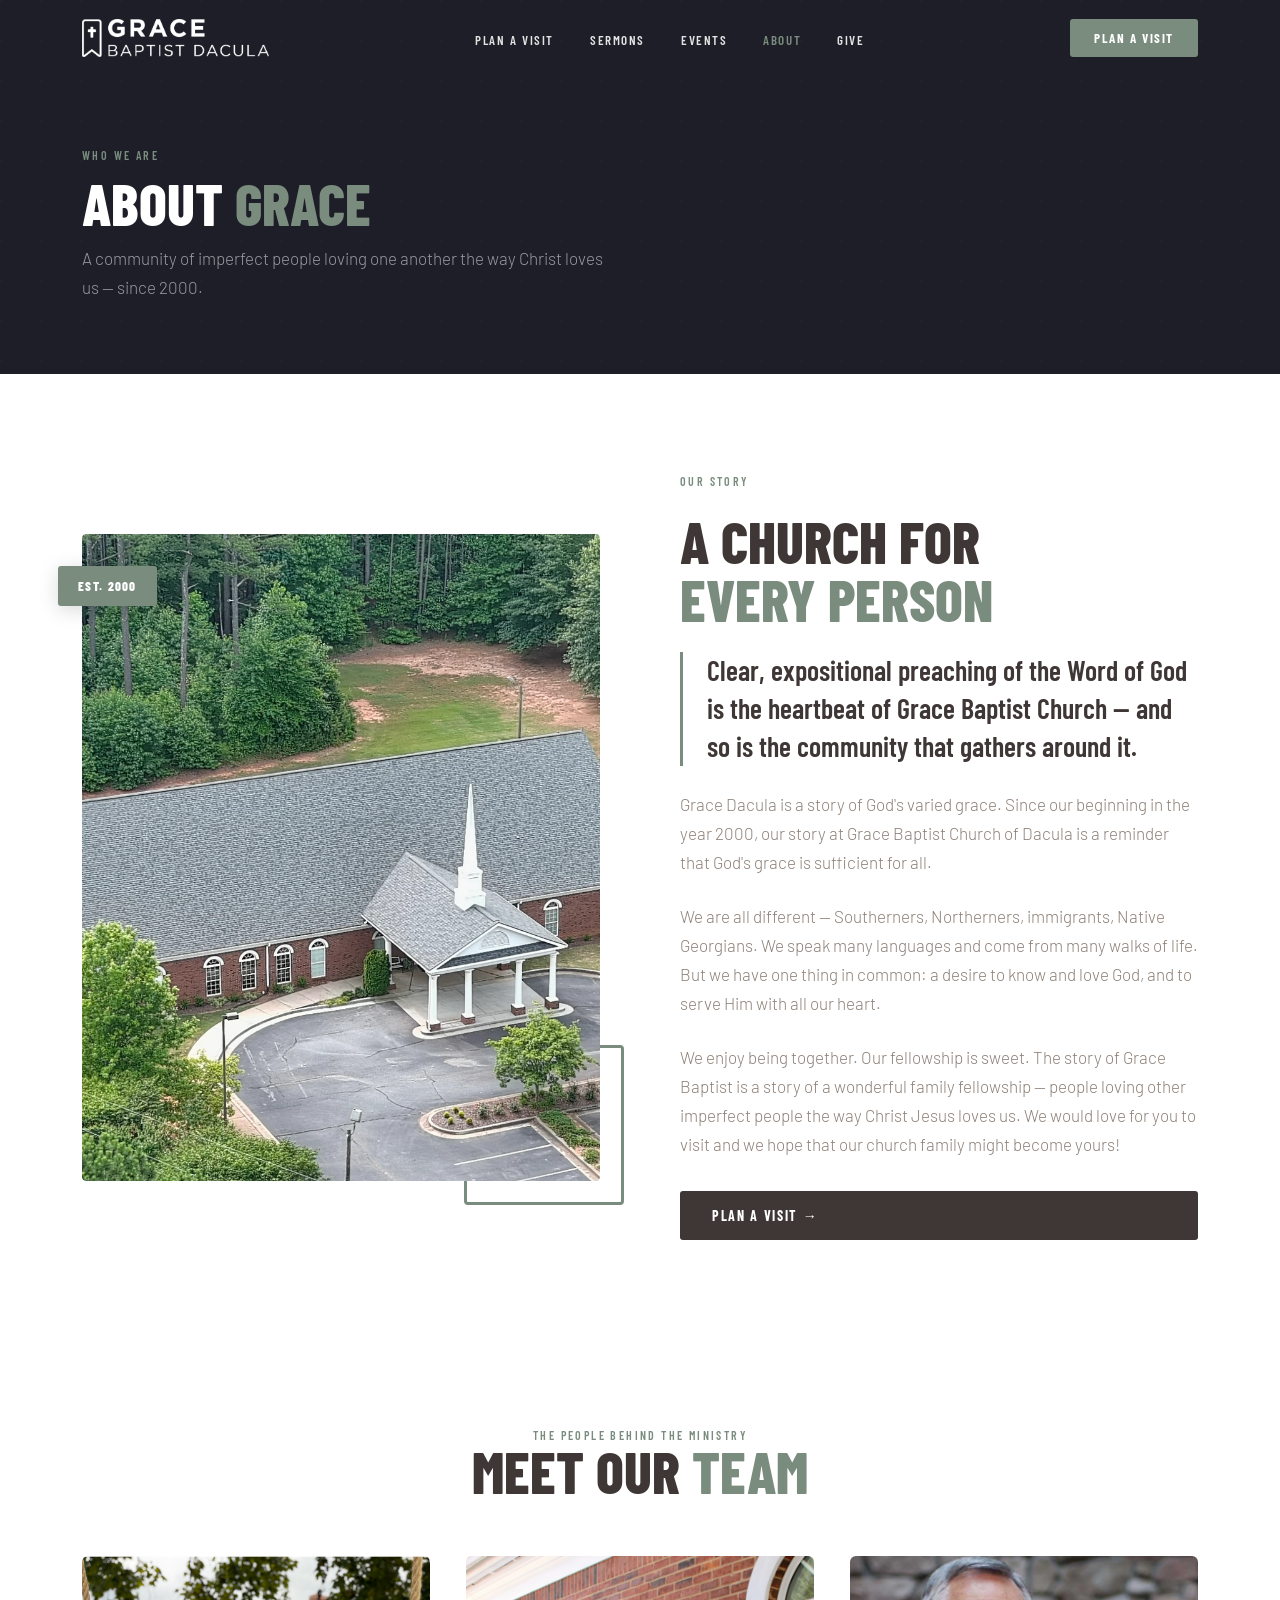
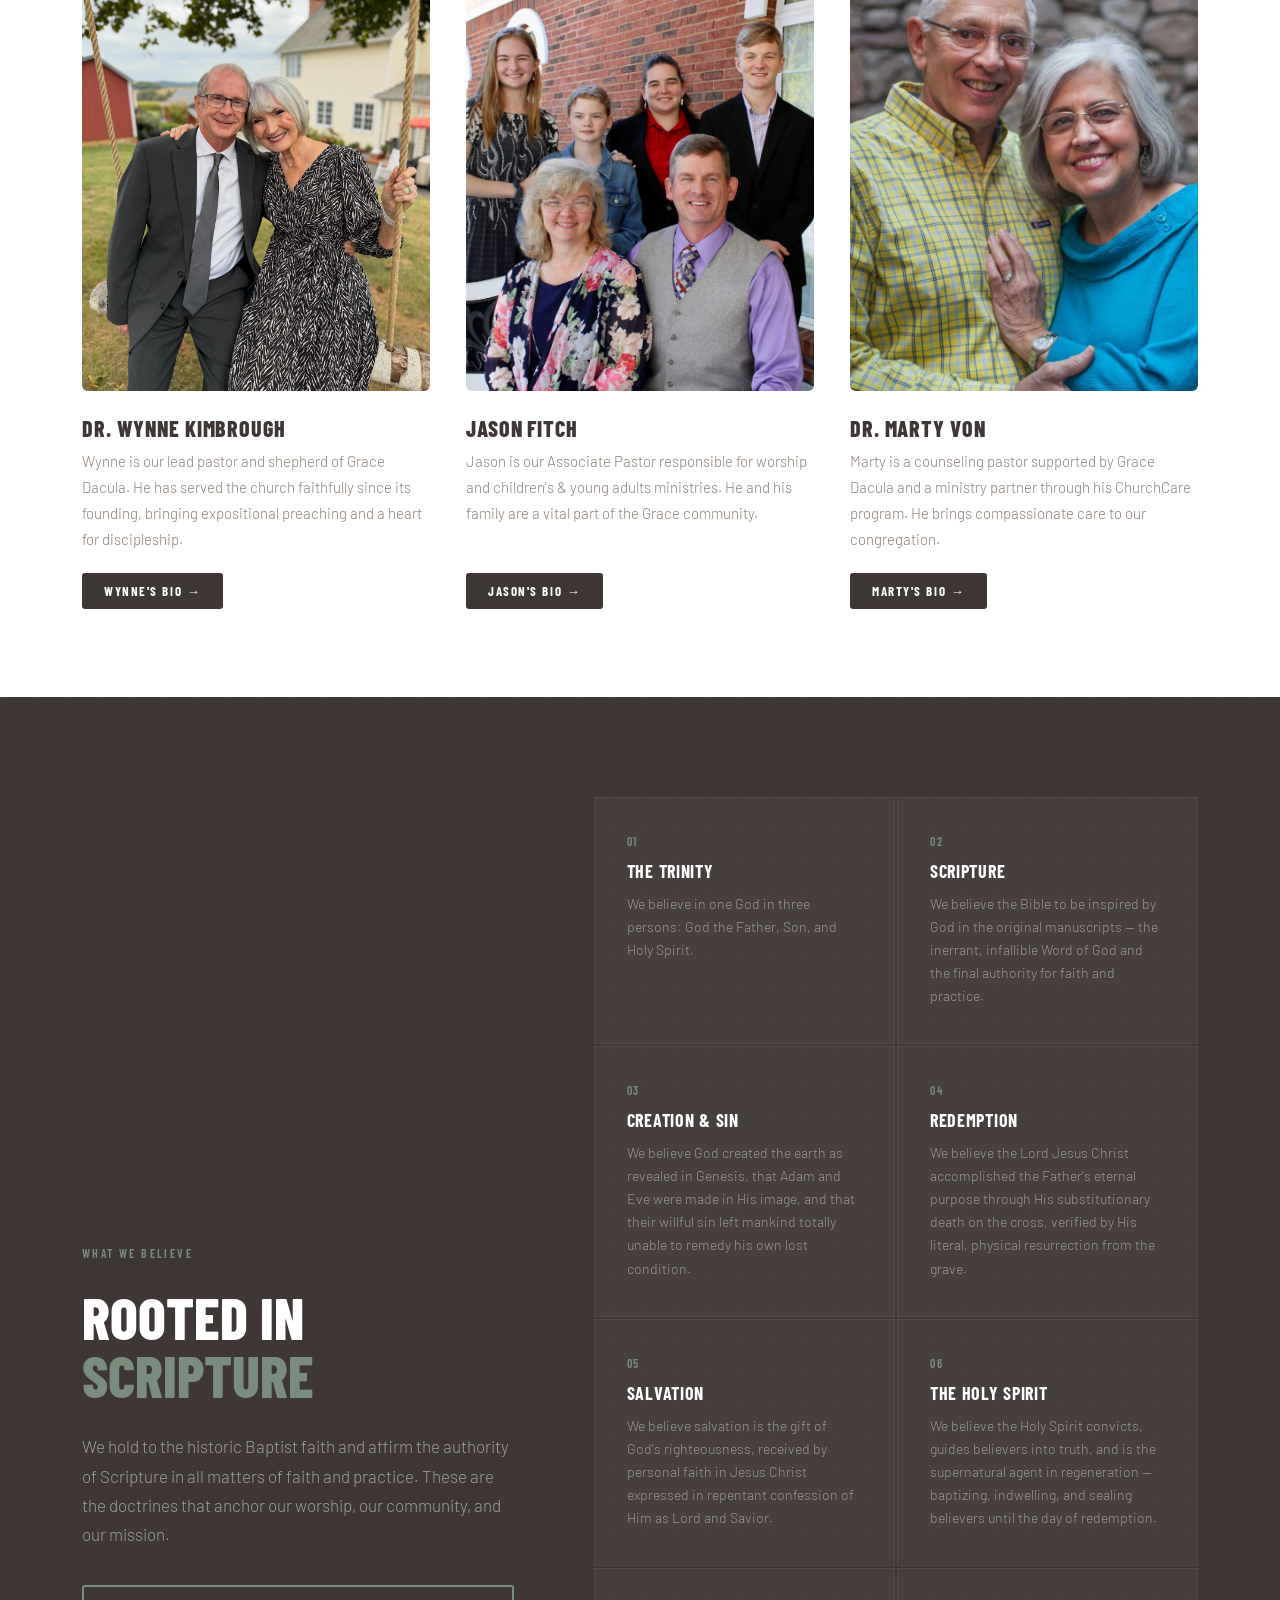
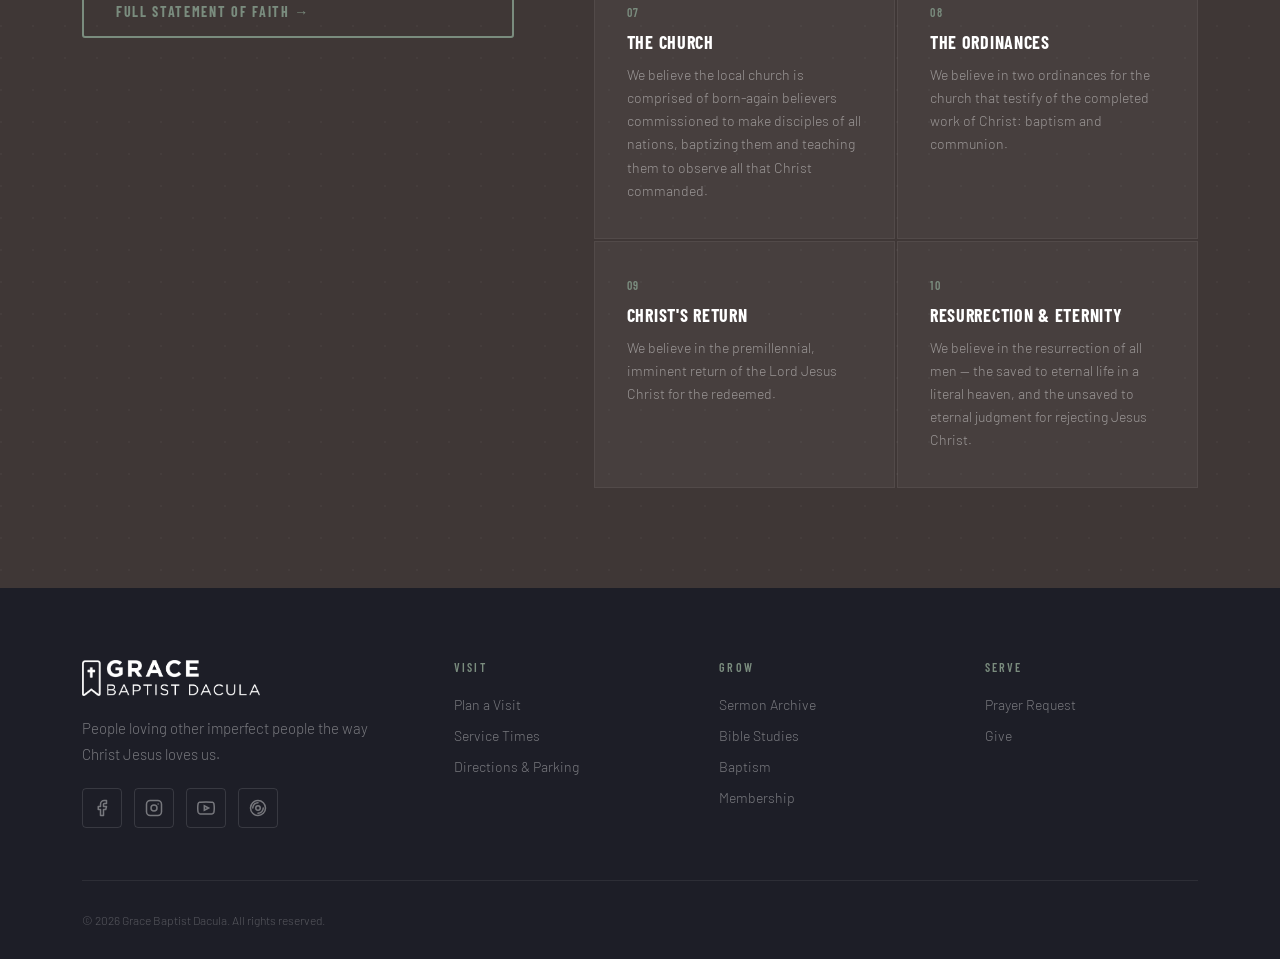
==== grace-baptist-dacula/about.html @ edabc04a "Add files via upload Add all site files" ====
<!DOCTYPE html>
<html lang="en">
<head>
<meta charset="UTF-8" />
<meta name="viewport" content="width=device-width, initial-scale=1.0" />
<title>About | Grace Baptist Dacula</title>
<link rel="icon" type="image/webp" href="assets/images/icon.webp" />
<link rel="preconnect" href="https://fonts.googleapis.com" />
<link rel="preconnect" href="https://fonts.gstatic.com" crossorigin />
<link href="https://fonts.googleapis.com/css2?family=Barlow:ital,wght@0,300;0,400;0,500;0,600;0,700;0,800;1,300;1,400&family=Barlow+Condensed:wght@400;600;700;800&display=swap" rel="stylesheet" />
<link rel="stylesheet" href="assets/css/style.css" />
</head>
<body>

<!-- ─── NAV ─── -->
<nav class="nav" id="main-nav">
  <div class="container">
    <a href="index.html" class="nav-logo">
      <span class="nav-logo-svg-group">
        <svg viewBox="0 0 38 48" fill="none" xmlns="http://www.w3.org/2000/svg">
          <path d="M4 4 H34 V44 L19 35 L4 44 Z" stroke="#7A8C7E" stroke-width="2.5" fill="none" stroke-linejoin="round"/>
          <line x1="19" y1="12" x2="19" y2="28" stroke="#7A8C7E" stroke-width="2.5" stroke-linecap="round"/>
          <line x1="12" y1="19" x2="26" y2="19" stroke="#7A8C7E" stroke-width="2.5" stroke-linecap="round"/>
        </svg>
        <span class="nav-logo-text">Grace Baptist Dacula</span>
      </span>
      <img src="assets/images/logo-white.webp" alt="Grace Baptist Dacula" class="nav-logo-white" />
      <img src="assets/images/logo.webp" alt="Grace Baptist Dacula" class="nav-logo-real" />
    </a>
    <ul class="nav-links">
      <li><a href="visit.html">Plan a Visit</a></li>
      <li><a href="sermons.html">Sermons</a></li>
      <li><a href="events.html">Events</a></li>
      <li><a href="about.html">About</a></li>
      <li><a href="give.html">Give</a></li>
    </ul>
    <a href="visit.html" class="nav-cta">Plan a Visit</a>
    <div class="nav-hamburger" id="hamburger" onclick="toggleMenu()">
      <span></span><span></span><span></span>
    </div>
  </div>
</nav>

<!-- Mobile menu -->
<div class="mobile-menu" id="mobile-menu">
  <a href="visit.html" onclick="closeMenu()">Plan a Visit</a>
  <a href="sermons.html" onclick="closeMenu()">Sermons</a>
  <a href="events.html" onclick="closeMenu()">Events</a>
  <a href="about.html" onclick="closeMenu()">About</a>
  <a href="give.html" onclick="closeMenu()">Give</a>
</div>

<!-- ─── PAGE HEADER ─── -->
<section class="page-header">
  <div class="page-header-pattern"></div>
  <div class="container">
    <div class="page-header-content">
      <p class="label">Who We Are</p>
      <h1 class="section-title">About <span>Grace</span></h1>
      <p class="body-text">A community of imperfect people loving one another the way Christ loves us — since 2000.</p>
    </div>
  </div>
</section>

<!-- ─── WELCOME / STORY ─── -->
<section class="welcome">
  <div class="container">
    <div class="welcome-visual reveal">
      <div class="welcome-img-frame">
        <img src="assets/images/church-birds-eye.webp" alt="Grace Baptist Church Dacula"
          style="width:100%;aspect-ratio:4/5;object-fit:cover;object-position:center;display:block;border-radius:4px;" />
      </div>
      <div class="welcome-accent"></div>
      <div class="welcome-badge">Est. 2000</div>
    </div>
    <div class="welcome-text reveal reveal-d2">
      <p class="label">Our Story</p>
      <h2 class="section-title">A Church for<br/><span>Every Person</span></h2>
      <blockquote class="welcome-quote">
        Clear, expositional preaching of the Word of God is the heartbeat of Grace Baptist Church — and so is the community that gathers around it.
      </blockquote>
      <p class="body-text">
        Grace Dacula is a story of God's varied grace. Since our beginning in the year 2000, our story at Grace Baptist Church of Dacula is a reminder that God's grace is sufficient for all.
      </p>
      <p class="body-text">
        We are all different — Southerners, Northerners, immigrants, Native Georgians. We speak many languages and come from many walks of life. But we have one thing in common: a desire to know and love God, and to serve Him with all our heart.
      </p>
      <p class="body-text">
        We enjoy being together. Our fellowship is sweet. The story of Grace Baptist is a story of a wonderful family fellowship — people loving other imperfect people the way Christ Jesus loves us. We would love for you to visit and we hope that our church family might become yours!
      </p>
      <a href="visit.html" class="btn btn-dark" style="margin-top:8px">Plan a Visit →</a>
    </div>
  </div>
</section>

<!-- ─── MEET OUR TEAM ─── -->
<section style="background:var(--white);padding:88px 0;">
  <div class="container">
    <div style="text-align:center;margin-bottom:56px;" class="reveal">
      <p class="label">The People Behind the Ministry</p>
      <h2 class="section-title">Meet Our <span>Team</span></h2>
    </div>
    <div style="display:grid;grid-template-columns:repeat(3,1fr);gap:36px;" class="reveal reveal-d1">

      <!-- Wynne Kimbrough -->
      <div style="display:flex;flex-direction:column;">
        <div style="overflow:hidden;border-radius:6px;margin-bottom:24px;">
          <img src="assets/images/wynne-vickie.webp" alt="Dr. Wynne Kimbrough"
            style="width:100%;aspect-ratio:4/5;object-fit:cover;object-position:top;display:block;transition:transform 0.4s ease;"
            onmouseover="this.style.transform='scale(1.03)'"
            onmouseout="this.style.transform='scale(1)'" />
        </div>
        <h3 style="font-family:var(--font-head);font-size:22px;font-weight:800;text-transform:uppercase;letter-spacing:0.04em;color:var(--near-black);margin-bottom:8px;">Dr. Wynne Kimbrough</h3>
        <p class="body-text" style="font-size:15px;margin-bottom:20px;flex:1;">Wynne is our lead pastor and shepherd of Grace Dacula. He has served the church faithfully since its founding, bringing expositional preaching and a heart for discipleship.</p>
        <a href="wynne-kimbrough.html" class="btn btn-dark" style="align-self:flex-start;font-size:13px;padding:10px 22px;">Wynne's Bio →</a>
      </div>

      <!-- Jason Fitch -->
      <div style="display:flex;flex-direction:column;">
        <div style="overflow:hidden;border-radius:6px;margin-bottom:24px;">
          <img src="assets/images/Fitch-Family.webp" alt="Jason Fitch"
            style="width:100%;aspect-ratio:4/5;object-fit:cover;object-position:top;display:block;transition:transform 0.4s ease;"
            onmouseover="this.style.transform='scale(1.03)'"
            onmouseout="this.style.transform='scale(1)'" />
        </div>
        <h3 style="font-family:var(--font-head);font-size:22px;font-weight:800;text-transform:uppercase;letter-spacing:0.04em;color:var(--near-black);margin-bottom:8px;">Jason Fitch</h3>
        <p class="body-text" style="font-size:15px;margin-bottom:20px;flex:1;">Jason is our Associate Pastor responsible for worship and children's &amp; young adults ministries. He and his family are a vital part of the Grace community.</p>
        <a href="jason-fitch.html" class="btn btn-dark" style="align-self:flex-start;font-size:13px;padding:10px 22px;">Jason's Bio →</a>
      </div>

      <!-- Marty Von -->
      <div style="display:flex;flex-direction:column;">
        <div style="overflow:hidden;border-radius:6px;margin-bottom:24px;">
          <img src="assets/images/Marty-Von.webp" alt="Dr. Marty Von"
            style="width:100%;aspect-ratio:4/5;object-fit:cover;object-position:top;display:block;transition:transform 0.4s ease;"
            onmouseover="this.style.transform='scale(1.03)'"
            onmouseout="this.style.transform='scale(1)'" />
        </div>
        <h3 style="font-family:var(--font-head);font-size:22px;font-weight:800;text-transform:uppercase;letter-spacing:0.04em;color:var(--near-black);margin-bottom:8px;">Dr. Marty Von</h3>
        <p class="body-text" style="font-size:15px;margin-bottom:20px;flex:1;">Marty is a counseling pastor supported by Grace Dacula and a ministry partner through his ChurchCare program. He brings compassionate care to our congregation.</p>
        <a href="marty-von.html" class="btn btn-dark" style="align-self:flex-start;font-size:13px;padding:10px 22px;">Marty's Bio →</a>
      </div>

    </div>
  </div>
</section>

<!-- ─── BELIEFS ─── -->
<section class="beliefs">
  <div class="beliefs-pattern"></div>
  <div class="container">
    <div class="beliefs-left reveal">
      <p class="label">What We Believe</p>
      <h2 class="section-title" style="color:white">Rooted in <span>Scripture</span></h2>
      <p class="body-text">We hold to the historic Baptist faith and affirm the authority of Scripture in all matters of faith and practice. These are the doctrines that anchor our worship, our community, and our mission.</p>
      <a href="#" class="btn btn-outline" style="margin-top:8px; border-color: var(--sage); color: var(--sage)">Full Statement of Faith →</a>
    </div>
    <div class="beliefs-right reveal reveal-d2">
      <div class="belief-item">
        <div class="belief-num">01</div>
        <div class="belief-name">The Trinity</div>
        <p class="belief-desc">We believe in one God in three persons: God the Father, Son, and Holy Spirit.</p>
      </div>
      <div class="belief-item">
        <div class="belief-num">02</div>
        <div class="belief-name">Scripture</div>
        <p class="belief-desc">We believe the Bible to be inspired by God in the original manuscripts — the inerrant, infallible Word of God and the final authority for faith and practice.</p>
      </div>
      <div class="belief-item">
        <div class="belief-num">03</div>
        <div class="belief-name">Creation &amp; Sin</div>
        <p class="belief-desc">We believe God created the earth as revealed in Genesis, that Adam and Eve were made in His image, and that their willful sin left mankind totally unable to remedy his own lost condition.</p>
      </div>
      <div class="belief-item">
        <div class="belief-num">04</div>
        <div class="belief-name">Redemption</div>
        <p class="belief-desc">We believe the Lord Jesus Christ accomplished the Father's eternal purpose through His substitutionary death on the cross, verified by His literal, physical resurrection from the grave.</p>
      </div>
      <div class="belief-item">
        <div class="belief-num">05</div>
        <div class="belief-name">Salvation</div>
        <p class="belief-desc">We believe salvation is the gift of God's righteousness, received by personal faith in Jesus Christ expressed in repentant confession of Him as Lord and Savior.</p>
      </div>
      <div class="belief-item">
        <div class="belief-num">06</div>
        <div class="belief-name">The Holy Spirit</div>
        <p class="belief-desc">We believe the Holy Spirit convicts, guides believers into truth, and is the supernatural agent in regeneration — baptizing, indwelling, and sealing believers until the day of redemption.</p>
      </div>
      <div class="belief-item">
        <div class="belief-num">07</div>
        <div class="belief-name">The Church</div>
        <p class="belief-desc">We believe the local church is comprised of born-again believers commissioned to make disciples of all nations, baptizing them and teaching them to observe all that Christ commanded.</p>
      </div>
      <div class="belief-item">
        <div class="belief-num">08</div>
        <div class="belief-name">The Ordinances</div>
        <p class="belief-desc">We believe in two ordinances for the church that testify of the completed work of Christ: baptism and communion.</p>
      </div>
      <div class="belief-item">
        <div class="belief-num">09</div>
        <div class="belief-name">Christ's Return</div>
        <p class="belief-desc">We believe in the premillennial, imminent return of the Lord Jesus Christ for the redeemed.</p>
      </div>
      <div class="belief-item">
        <div class="belief-num">10</div>
        <div class="belief-name">Resurrection &amp; Eternity</div>
        <p class="belief-desc">We believe in the resurrection of all men — the saved to eternal life in a literal heaven, and the unsaved to eternal judgment for rejecting Jesus Christ.</p>
      </div>
    </div>
  </div>
</section>

<!-- ─── FOOTER ─── -->
<footer>
  <div class="container">
    <div class="footer-top">
      <div class="footer-brand">
        <div class="footer-logo">
          <img src="assets/images/logo-white.webp" alt="Grace Baptist Dacula" style="height:36px;width:auto;display:block;" />
        </div>
        <p class="body-text" style="color:rgba(255,255,255,0.4);font-size:15px">People loving other imperfect people the way Christ Jesus loves us.</p>
        <div class="footer-socials">
          <a href="https://www.facebook.com/gbcdacula" target="_blank" class="social-btn" title="Facebook">
            <svg width="18" height="18" fill="none" viewBox="0 0 24 24"><path d="M18 2h-3a5 5 0 00-5 5v3H7v4h3v8h4v-8h3l1-4h-4V7a1 1 0 011-1h3z" stroke="currentColor" stroke-width="2" stroke-linecap="round" stroke-linejoin="round"/></svg>
          </a>
          <a href="#" class="social-btn" title="Instagram">
            <svg width="18" height="18" fill="none" viewBox="0 0 24 24"><rect x="2" y="2" width="20" height="20" rx="5" stroke="currentColor" stroke-width="2"/><circle cx="12" cy="12" r="4" stroke="currentColor" stroke-width="2"/><circle cx="17.5" cy="6.5" r="1" fill="currentColor"/></svg>
          </a>
          <a href="https://www.youtube.com/@GraceBaptistDacula" target="_blank" class="social-btn" title="YouTube">
            <svg width="18" height="18" fill="none" viewBox="0 0 24 24"><path d="M22.54 6.42a2.78 2.78 0 00-1.95-1.97C18.88 4 12 4 12 4s-6.88 0-8.59.45A2.78 2.78 0 001.46 6.42 29 29 0 001 12a29 29 0 00.46 5.58A2.78 2.78 0 003.41 19.6C5.12 20 12 20 12 20s6.88 0 8.59-.4a2.78 2.78 0 001.95-1.97A29 29 0 0023 12a29 29 0 00-.46-5.58z" stroke="currentColor" stroke-width="2"/><polygon points="9.75 15.02 15.5 12 9.75 8.98 9.75 15.02" stroke="currentColor" stroke-width="2" fill="none"/></svg>
          </a>
          <a href="#" class="social-btn" title="Podcast">
            <svg width="18" height="18" fill="none" viewBox="0 0 24 24"><circle cx="12" cy="12" r="10" stroke="currentColor" stroke-width="2"/><circle cx="12" cy="12" r="3" stroke="currentColor" stroke-width="2"/><path d="M5 12a7 7 0 017-7M19 12a7 7 0 01-7 7" stroke="currentColor" stroke-width="2" stroke-linecap="round"/></svg>
          </a>
        </div>
      </div>
      <div class="footer-col">
        <p class="footer-col-title">Visit</p>
        <ul>
          <li><a href="visit.html">Plan a Visit</a></li>
          <li><a href="visit.html">Service Times</a></li>
          <li><a href="visit.html">Directions &amp; Parking</a></li>
          
        </ul>
      </div>
      <div class="footer-col">
        <p class="footer-col-title">Grow</p>
        <ul>
          <li><a href="sermons.html">Sermon Archive</a></li>
          <li><a href="visit.html">Bible Studies</a></li>
          <li><a href="about.html">Baptism</a></li>
          <li><a href="about.html">Membership</a></li>
        </ul>
      </div>
      <div class="footer-col">
        <p class="footer-col-title">Serve</p>
        <ul>
          
          
          <li><a href="visit.html">Prayer Request</a></li>
          <li><a href="give.html">Give</a></li>
        </ul>
      </div>
    </div>
    <div class="footer-bottom">
      <p>© 2026 Grace Baptist Dacula. All rights reserved.</p>
    </div>
  </div>
</footer>

<script src="assets/js/main.js"></script>
</body>
</html>
---- grace-baptist-dacula/assets/css/style.css ----
/* ─── BRAND TOKENS ─── */
:root {
  --near-black:   #3F3736;
  --ink:          #1D1E27;
  --sage:         #7A8C7E;
  --sand:         #BEB2A4;
  --stone:        #8D8178;
  --cream:        #F5F2EE;
  --white:        #FFFFFF;

  --font-head: 'Barlow Condensed', sans-serif;
  --font-body: 'Barlow', sans-serif;

  --transition: 0.3s cubic-bezier(0.4,0,0.2,1);
  --max-w: 1180px;
  --nav-h: 76px;
}

/* ─── RESET ─── */
*, *::before, *::after { box-sizing: border-box; margin: 0; padding: 0; }
html { scroll-behavior: smooth; }
body {
  font-family: var(--font-body);
  color: var(--near-black);
  background: var(--white);
  overflow-x: hidden;
}
img { max-width: 100%; display: block; }
a  { text-decoration: none; color: inherit; }

/* ─── UTILITY ─── */
.container { max-width: var(--max-w); margin: 0 auto; padding: 0 32px; }
.label {
  font-family: var(--font-head);
  font-size: 12px;
  font-weight: 600;
  letter-spacing: 0.2em;
  text-transform: uppercase;
  color: var(--sage);
}
.section-title {
  font-family: var(--font-head);
  font-weight: 800;
  font-size: clamp(36px, 5vw, 58px);
  line-height: 1.0;
  color: var(--near-black);
  text-transform: uppercase;
}
.section-title span { color: var(--sage); }
.body-text {
  font-family: var(--font-body);
  font-size: 17px;
  line-height: 1.72;
  color: var(--stone);
  font-weight: 300;
}

/* ─── PLACEHOLDER STYLE ─── */
.ph {
  background: repeating-linear-gradient(
    -45deg,
    rgba(122,140,126,0.07),
    rgba(122,140,126,0.07) 6px,
    transparent 6px,
    transparent 14px
  );
  border: 1.5px dashed var(--sage);
  border-radius: 4px;
  padding: 10px 14px;
  font-size: 12px;
  font-family: 'Courier New', monospace;
  color: var(--sage);
  display: inline-block;
  margin: 4px 0;
}
.ph-block {
  background: repeating-linear-gradient(
    -45deg,
    rgba(122,140,126,0.07),
    rgba(122,140,126,0.07) 6px,
    transparent 6px,
    transparent 14px
  );
  border: 1.5px dashed var(--sage);
  border-radius: 8px;
  padding: 24px;
  font-size: 13px;
  font-family: 'Courier New', monospace;
  color: var(--sage);
  width: 100%;
  min-height: 120px;
  display: flex;
  align-items: center;
  justify-content: center;
  text-align: center;
}
.ph-img {
  aspect-ratio: 16/9;
  background: var(--cream);
  border: 1.5px dashed var(--sand);
  border-radius: 8px;
  display: flex;
  flex-direction: column;
  align-items: center;
  justify-content: center;
  gap: 8px;
  color: var(--stone);
  font-size: 13px;
  font-family: 'Courier New', monospace;
}
.ph-img svg { opacity: 0.35; }

/* ─── BUTTONS ─── */
.btn {
  display: inline-flex;
  align-items: center;
  gap: 10px;
  font-family: var(--font-head);
  font-weight: 700;
  font-size: 14px;
  letter-spacing: 0.12em;
  text-transform: uppercase;
  padding: 16px 32px;
  border-radius: 3px;
  cursor: pointer;
  border: none;
  transition: var(--transition);
}
.btn-primary {
  background: var(--sage);
  color: var(--white);
}
.btn-primary:hover { background: #677a6b; transform: translateY(-1px); }
.btn-outline {
  background: transparent;
  border: 2px solid var(--white);
  color: var(--white);
}
.btn-outline:hover { background: var(--white); color: var(--near-black); }
.btn-dark {
  background: var(--near-black);
  color: var(--white);
}
.btn-dark:hover { background: var(--ink); transform: translateY(-1px); }

/* ──────────────────────────────────────────
   NAV
────────────────────────────────────────── */
.nav {
  position: fixed;
  top: 0; left: 0; right: 0;
  z-index: 1000;
  height: var(--nav-h);
  display: flex;
  align-items: center;
  transition: background var(--transition), box-shadow var(--transition);
}
.nav.scrolled {
  background: rgba(255,255,255,0.97);
  box-shadow: 0 1px 0 rgba(0,0,0,0.08);
  backdrop-filter: blur(12px);
}
.nav .container {
  width: 100%;
  display: flex;
  align-items: center;
  justify-content: space-between;
}
.nav-logo { display: flex; align-items: center; }
.nav-logo-svg-group { display: flex; align-items: center; gap: 12px; }
.nav-logo svg { width: 38px; height: 38px; }
.nav-logo-text {
  font-family: var(--font-head);
  font-weight: 800;
  font-size: 20px;
  letter-spacing: 0.04em;
  text-transform: uppercase;
  color: var(--white);
  transition: color var(--transition);
}

/* Dual logo: white version on dark nav, colour version on scrolled white nav */
.nav-logo-svg-group { display: none; }
.nav-logo-white {
  display: block;
  height: 38px;
  width: auto;
  transition: opacity var(--transition);
}
.nav-logo-real {
  display: none;
  height: 34px;
  width: auto;
  transition: opacity var(--transition);
}
.nav.scrolled .nav-logo-white { display: none; }
.nav.scrolled .nav-logo-real  { display: block; }

.nav-links {
  display: flex;
  align-items: center;
  gap: 36px;
  list-style: none;
}
.nav-links a {
  font-family: var(--font-head);
  font-weight: 600;
  font-size: 13px;
  letter-spacing: 0.12em;
  text-transform: uppercase;
  color: rgba(255,255,255,0.88);
  transition: color var(--transition);
  position: relative;
}
.nav-links a::after {
  content: '';
  position: absolute;
  bottom: -4px; left: 0;
  width: 0; height: 2px;
  background: var(--sage);
  transition: width var(--transition);
}
.nav-links a:hover::after { width: 100%; }
.nav-links a:hover { color: var(--white); }
.nav.scrolled .nav-links a { color: var(--stone); }
.nav.scrolled .nav-links a:hover { color: var(--near-black); }
.nav-links a.active { color: var(--sage); }
.nav.scrolled .nav-links a.active { color: var(--sage); }

.nav-cta {
  font-family: var(--font-head);
  font-weight: 700;
  font-size: 13px;
  letter-spacing: 0.12em;
  text-transform: uppercase;
  padding: 11px 24px;
  border-radius: 3px;
  background: var(--sage);
  color: var(--white);
  transition: background var(--transition);
  border: none;
  cursor: pointer;
  text-decoration: none;
  display: inline-block;
}
.nav-cta:hover { background: #677a6b; }

/* Hamburger */
.nav-hamburger {
  display: none;
  flex-direction: column;
  gap: 5px;
  cursor: pointer;
  padding: 4px;
}
.nav-hamburger span {
  width: 26px; height: 2px;
  background: var(--white);
  border-radius: 2px;
  transition: var(--transition);
  display: block;
}
.nav.scrolled .nav-hamburger span { background: var(--near-black); }

/* Mobile nav */
.mobile-menu {
  position: fixed;
  top: var(--nav-h); left: 0; right: 0; bottom: 0;
  background: var(--white);
  z-index: 999;
  display: none;
  flex-direction: column;
  padding: 40px 32px;
  gap: 8px;
}
.mobile-menu.open { display: flex; }
.mobile-menu a {
  font-family: var(--font-head);
  font-weight: 700;
  font-size: 32px;
  text-transform: uppercase;
  color: var(--near-black);
  letter-spacing: 0.04em;
  padding: 10px 0;
  border-bottom: 1px solid var(--cream);
}
.mobile-menu a:hover { color: var(--sage); }

/* ──────────────────────────────────────────
   PAGE HEADER (inner pages)
────────────────────────────────────────── */
.page-header {
  background: var(--ink);
  padding: calc(var(--nav-h) + 72px) 0 72px;
  position: relative;
  overflow: hidden;
}
.page-header-pattern {
  position: absolute;
  inset: 0;
  opacity: 0.04;
  background-image: radial-gradient(circle at 1px 1px, var(--sage) 1px, transparent 0);
  background-size: 40px 40px;
}
.page-header-content {
  position: relative;
  z-index: 1;
  display: flex;
  flex-direction: column;
  gap: 12px;
}
.page-header .section-title { color: var(--white); }
.page-header .body-text { color: rgba(255,255,255,0.55); max-width: 540px; }

/* ──────────────────────────────────────────
   HERO
────────────────────────────────────────── */
.hero {
  position: relative;
  height: 100vh;
  min-height: 640px;
  display: flex;
  align-items: center;
  overflow: hidden;
}
.hero-photo {
  position: absolute;
  inset: 0;
}
.hero-photo img {
  width: 100%;
  height: 100%;
  object-fit: cover;
  object-position: center 30%;
  display: block;
}
.hero-overlay {
  position: absolute;
  inset: 0;
  background: linear-gradient(
    to right,
    rgba(20, 22, 30, 0.82) 0%,
    rgba(20, 22, 30, 0.55) 55%,
    rgba(20, 22, 30, 0.20) 100%
  );
}
.hero-content {
  position: relative;
  z-index: 2;
  padding-top: var(--nav-h);
  max-width: 600px;
}
.hero-eyebrow {
  font-family: var(--font-head);
  font-size: 12px;
  font-weight: 600;
  letter-spacing: 0.25em;
  text-transform: uppercase;
  color: var(--sage);
  margin-bottom: 20px;
  display: flex;
  align-items: center;
  gap: 12px;
}
.hero-eyebrow::before {
  content: '';
  display: block;
  width: 32px;
  height: 1px;
  background: var(--sage);
}
.hero-headline {
  font-family: var(--font-head);
  font-weight: 800;
  font-size: clamp(52px, 7vw, 92px);
  line-height: 0.92;
  text-transform: uppercase;
  color: var(--white);
  margin-bottom: 28px;
}
.hero-headline em {
  color: var(--sage);
  font-style: normal;
}
.hero-sub {
  font-size: 18px;
  line-height: 1.65;
  color: rgba(255,255,255,0.65);
  font-weight: 300;
  margin-bottom: 44px;
  max-width: 440px;
}
.hero-actions { display: flex; gap: 16px; flex-wrap: wrap; }

/* Service times strip */
.service-strip {
  background: var(--sage);
  padding: 14px 0;
}
.service-strip .container {
  display: flex;
  align-items: center;
  justify-content: center;
  gap: 48px;
  flex-wrap: wrap;
}
.service-item {
  display: flex;
  align-items: center;
  gap: 12px;
  color: var(--white);
}
.service-item-icon {
  width: 36px; height: 36px;
  border-radius: 50%;
  background: rgba(255,255,255,0.15);
  display: flex; align-items: center; justify-content: center;
}
.service-item-text { font-family: var(--font-head); font-size: 13px; letter-spacing: 0.06em; }
.service-item-text strong { display: block; font-weight: 700; font-size: 15px; }
.service-divider { width: 1px; height: 32px; background: rgba(255,255,255,0.25); }

/* ──────────────────────────────────────────
   WELCOME / ABOUT
────────────────────────────────────────── */
.welcome {
  padding: 100px 0;
  background: var(--white);
}
.welcome .container {
  display: grid;
  grid-template-columns: 1fr 1fr;
  gap: 80px;
  align-items: center;
}
.welcome-visual { position: relative; }
.welcome-img-frame {
  border-radius: 4px;
  overflow: hidden;
  aspect-ratio: 4/5;
}
.welcome-img-frame img {
  width: 100%;
  height: 100%;
  object-fit: cover;
  display: block;
}
.welcome-accent {
  position: absolute;
  bottom: -24px;
  right: -24px;
  width: 160px;
  height: 160px;
  border: 3px solid var(--sage);
  border-radius: 4px;
  z-index: -1;
}
.welcome-badge {
  position: absolute;
  top: 32px; left: -24px;
  background: var(--sage);
  color: var(--white);
  font-family: var(--font-head);
  font-weight: 800;
  font-size: 13px;
  letter-spacing: 0.1em;
  text-transform: uppercase;
  padding: 12px 20px;
  border-radius: 3px;
  box-shadow: 0 4px 20px rgba(0,0,0,0.15);
}
.welcome-text { display: flex; flex-direction: column; gap: 24px; }
.welcome-quote {
  font-family: var(--font-head);
  font-size: clamp(20px, 3vw, 28px);
  font-weight: 600;
  line-height: 1.35;
  color: var(--near-black);
  border-left: 3px solid var(--sage);
  padding-left: 24px;
}

/* ──────────────────────────────────────────
   PLAN A VISIT / STEPS
────────────────────────────────────────── */
.visit {
  background: var(--cream);
  padding: 100px 0;
}
.visit-header {
  text-align: center;
  max-width: 640px;
  margin: 0 auto 64px;
  display: flex;
  flex-direction: column;
  gap: 16px;
}
.steps-grid {
  display: grid;
  grid-template-columns: repeat(3, 1fr);
  gap: 32px;
}
.step-card {
  background: var(--white);
  border-radius: 6px;
  padding: 40px 32px;
  display: flex;
  flex-direction: column;
  gap: 16px;
  transition: transform var(--transition), box-shadow var(--transition);
  border: 1px solid transparent;
}
.step-card:hover {
  transform: translateY(-4px);
  box-shadow: 0 20px 40px rgba(0,0,0,0.07);
  border-color: var(--sand);
}
.step-num {
  font-family: var(--font-head);
  font-size: 48px;
  font-weight: 800;
  color: var(--sand);
  line-height: 1;
  letter-spacing: -0.02em;
}
.step-title {
  font-family: var(--font-head);
  font-weight: 700;
  font-size: 20px;
  text-transform: uppercase;
  letter-spacing: 0.06em;
  color: var(--near-black);
}

/* ──────────────────────────────────────────
   SERMON / WATCH
────────────────────────────────────────── */
.sermons {
  padding: 100px 0;
  background: var(--ink);
  position: relative;
  overflow: hidden;
}
.sermons::before {
  content: '';
  position: absolute;
  top: 0; right: 0;
  width: 500px; height: 500px;
  background: radial-gradient(circle, rgba(122,140,126,0.08) 0%, transparent 70%);
}
.sermons-top {
  display: flex;
  align-items: flex-end;
  justify-content: space-between;
  margin-bottom: 52px;
  gap: 24px;
}
.sermons-top .section-title { color: var(--white); }
.sermon-grid {
  display: grid;
  grid-template-columns: 1.5fr 1fr 1fr;
  gap: 24px;
}
.sermon-grid.grid-2col {
  grid-template-columns: 1fr 1fr;
}
.sermon-grid.grid-3col {
  grid-template-columns: repeat(3, 1fr);
}
.sermon-card {
  border-radius: 6px;
  overflow: hidden;
  background: rgba(255,255,255,0.05);
  border: 1px solid rgba(255,255,255,0.08);
  transition: var(--transition);
  cursor: pointer;
}
.sermon-card:hover {
  background: rgba(255,255,255,0.09);
  transform: translateY(-3px);
}
.sermon-thumb {
  aspect-ratio: 16/9;
  background: rgba(255,255,255,0.04);
  position: relative;
  display: flex;
  align-items: center;
  justify-content: center;
}
.sermon-thumb-ph {
  width: 100%;
  height: 100%;
  display: flex;
  flex-direction: column;
  align-items: center;
  justify-content: center;
  gap: 8px;
  color: rgba(255,255,255,0.18);
  font-size: 11px;
  font-family: 'Courier New', monospace;
  border-bottom: 1px solid rgba(255,255,255,0.06);
}
.play-btn {
  position: absolute;
  inset: 0;
  display: flex;
  align-items: center;
  justify-content: center;
}
.play-circle {
  width: 52px; height: 52px;
  border-radius: 50%;
  background: var(--sage);
  display: flex; align-items: center; justify-content: center;
  transition: transform var(--transition);
}
.sermon-card:hover .play-circle { transform: scale(1.1); }
.sermon-info { padding: 24px; }
.sermon-series {
  font-family: var(--font-head);
  font-size: 11px;
  letter-spacing: 0.18em;
  text-transform: uppercase;
  color: var(--sage);
  margin-bottom: 8px;
}
.sermon-title {
  font-family: var(--font-head);
  font-weight: 700;
  font-size: 18px;
  color: var(--white);
  line-height: 1.25;
  margin-bottom: 8px;
  text-transform: uppercase;
}
.sermon-meta {
  font-size: 13px;
  color: rgba(255,255,255,0.4);
  font-weight: 300;
}

/* ──────────────────────────────────────────
   MINISTRIES
────────────────────────────────────────── */
.ministries {
  padding: 100px 0;
  background: var(--white);
}
.ministries-header {
  text-align: center;
  max-width: 580px;
  margin: 0 auto 64px;
  display: flex; flex-direction: column; gap: 16px;
}
.min-grid {
  display: grid;
  grid-template-columns: repeat(4, 1fr);
  gap: 2px;
}
.min-card {
  position: relative;
  aspect-ratio: 3/4;
  overflow: hidden;
  cursor: pointer;
}
.min-card-bg {
  width: 100%;
  height: 100%;
  display: flex;
  flex-direction: column;
  align-items: center;
  justify-content: center;
  transition: transform var(--transition);
  font-family: 'Courier New', monospace;
  font-size: 11px;
  color: rgba(255,255,255,0.25);
  gap: 8px;
}
.min-card-bg img {
  position: absolute;
  inset: 0;
  width: 100%;
  height: 100%;
  object-fit: cover;
  display: block;
}
.min-card:hover .min-card-bg { transform: scale(1.04); }
.min-card:nth-child(1) .min-card-bg { background: linear-gradient(160deg, #2d3530 0%, #1a2520 100%); }
.min-card:nth-child(2) .min-card-bg { background: linear-gradient(160deg, #3a3530 0%, #2a2520 100%); }
.min-card:nth-child(3) .min-card-bg { background: linear-gradient(160deg, #303535 0%, #1e2828 100%); }
.min-card:nth-child(4) .min-card-bg { background: linear-gradient(160deg, #352d30 0%, #252020 100%); }
.min-card-overlay {
  position: absolute;
  inset: 0;
  background: linear-gradient(to top, rgba(29,30,39,0.92) 0%, rgba(29,30,39,0.2) 60%, transparent 100%);
}
.min-card-label {
  position: absolute;
  bottom: 0; left: 0; right: 0;
  padding: 28px 24px;
  z-index: 2;
}
.min-card-tag {
  font-family: var(--font-head);
  font-size: 11px;
  letter-spacing: 0.15em;
  color: var(--sage);
  text-transform: uppercase;
  margin-bottom: 6px;
}
.min-card-name {
  font-family: var(--font-head);
  font-weight: 800;
  font-size: 22px;
  color: var(--white);
  text-transform: uppercase;
  line-height: 1.1;
}
.min-card-arrow {
  display: inline-flex;
  align-items: center;
  gap: 6px;
  font-family: var(--font-head);
  font-size: 12px;
  font-weight: 600;
  letter-spacing: 0.1em;
  color: rgba(255,255,255,0.5);
  text-transform: uppercase;
  margin-top: 12px;
  transition: color var(--transition);
}
.min-card:hover .min-card-arrow { color: var(--sage); }

/* ──────────────────────────────────────────
   EVENTS
────────────────────────────────────────── */
.events {
  background: var(--cream);
  padding: 100px 0;
}
.events-top {
  display: flex;
  align-items: flex-end;
  justify-content: space-between;
  margin-bottom: 52px;
  gap: 24px;
}

/* ──────────────────────────────────────────
   BELIEFS / VALUES BAND
────────────────────────────────────────── */
.beliefs {
  padding: 100px 0;
  background: var(--near-black);
  position: relative;
  overflow: hidden;
}
.beliefs-pattern {
  position: absolute;
  inset: 0;
  opacity: 0.03;
  background-image: radial-gradient(circle at 1px 1px, var(--white) 1px, transparent 0);
  background-size: 32px 32px;
}
.beliefs .container {
  position: relative;
  z-index: 1;
  display: grid;
  grid-template-columns: 1fr 1.4fr;
  gap: 80px;
  align-items: center;
}
.beliefs-left { display: flex; flex-direction: column; gap: 28px; }
.beliefs-left .section-title { color: var(--white); }
.beliefs-left .body-text { color: rgba(255,255,255,0.5); }
.beliefs-right {
  display: grid;
  grid-template-columns: 1fr 1fr;
  gap: 2px;
}
.belief-item {
  background: rgba(255,255,255,0.04);
  padding: 36px 32px;
  border: 1px solid rgba(255,255,255,0.06);
  transition: var(--transition);
}
.belief-item:hover { background: rgba(122,140,126,0.1); border-color: rgba(122,140,126,0.2); }
.belief-num {
  font-family: var(--font-head);
  font-size: 12px;
  font-weight: 600;
  letter-spacing: 0.15em;
  color: var(--sage);
  margin-bottom: 12px;
}
.belief-name {
  font-family: var(--font-head);
  font-weight: 700;
  font-size: 18px;
  text-transform: uppercase;
  color: var(--white);
  letter-spacing: 0.04em;
  margin-bottom: 10px;
}
.belief-desc {
  font-size: 14px;
  line-height: 1.65;
  color: rgba(255,255,255,0.45);
  font-weight: 300;
}

/* ──────────────────────────────────────────
   GIVE / GENEROSITY
────────────────────────────────────────── */
.give {
  background: var(--sage);
  padding: 80px 0;
}
.give .container {
  display: grid;
  grid-template-columns: 1fr 1fr;
  align-items: center;
  gap: 80px;
}
.give-text { display: flex; flex-direction: column; gap: 20px; }
.give-text .section-title { color: var(--white); }
.give-text .body-text { color: rgba(255,255,255,0.75); }
.give-visual {
  background: rgba(255,255,255,0.1);
  border-radius: 6px;
  padding: 48px;
  display: flex;
  flex-direction: column;
  gap: 20px;
  backdrop-filter: blur(4px);
}

/* ──────────────────────────────────────────
   CONNECT / CONTACT
────────────────────────────────────────── */
.connect {
  padding: 100px 0;
  background: var(--white);
}
.connect-header {
  text-align: center;
  max-width: 580px;
  margin: 0 auto 64px;
  display: flex; flex-direction: column; gap: 16px;
}

/* ──────────────────────────────────────────
   FOOTER
────────────────────────────────────────── */
footer {
  background: var(--ink);
  padding: 72px 0 32px;
}
.footer-top {
  display: grid;
  grid-template-columns: 1.5fr 1fr 1fr 1fr;
  gap: 52px;
  padding-bottom: 52px;
  border-bottom: 1px solid rgba(255,255,255,0.07);
  margin-bottom: 32px;
}
.footer-brand { display: flex; flex-direction: column; gap: 20px; }
.footer-brand .body-text { color: rgba(255,255,255,0.4); font-size: 15px; }
.footer-logo { display: flex; align-items: center; gap: 12px; }
.footer-logo-text {
  font-family: var(--font-head);
  font-weight: 800;
  font-size: 20px;
  text-transform: uppercase;
  color: var(--white);
  letter-spacing: 0.04em;
}
.footer-socials { display: flex; gap: 12px; }
.social-btn {
  width: 40px; height: 40px;
  border-radius: 4px;
  border: 1px solid rgba(255,255,255,0.12);
  display: flex; align-items: center; justify-content: center;
  color: rgba(255,255,255,0.4);
  transition: var(--transition);
  cursor: pointer;
}
.social-btn:hover { border-color: var(--sage); color: var(--sage); }
.footer-col-title {
  font-family: var(--font-head);
  font-size: 12px;
  font-weight: 600;
  letter-spacing: 0.18em;
  text-transform: uppercase;
  color: var(--sage);
  margin-bottom: 20px;
}
.footer-col ul { list-style: none; display: flex; flex-direction: column; gap: 12px; }
.footer-col li a {
  font-size: 14px;
  color: rgba(255,255,255,0.4);
  font-weight: 300;
  transition: color var(--transition);
}
.footer-col li a:hover { color: var(--white); }
.footer-bottom {
  display: flex;
  align-items: center;
  justify-content: space-between;
  gap: 16px;
  flex-wrap: wrap;
}
.footer-bottom p { font-size: 12px; color: rgba(255,255,255,0.25); font-weight: 300; }

/* ──────────────────────────────────────────
   SCROLL ANIMATIONS
────────────────────────────────────────── */
.reveal {
  opacity: 0;
  transform: translateY(24px);
  transition: opacity 0.7s ease, transform 0.7s ease;
}
.reveal.in { opacity: 1; transform: translateY(0); }
.reveal-d1 { transition-delay: 0.1s; }
.reveal-d2 { transition-delay: 0.2s; }
.reveal-d3 { transition-delay: 0.3s; }
.reveal-d4 { transition-delay: 0.4s; }

/* ──────────────────────────────────────────
   RESPONSIVE
────────────────────────────────────────── */
@media (max-width: 1024px) {
  .sermon-grid { grid-template-columns: 1fr 1fr; }
  .sermon-grid .sermon-card:first-child { grid-column: span 2; }
  .min-grid { grid-template-columns: repeat(2, 1fr); }
  .beliefs .container { grid-template-columns: 1fr; gap: 52px; }
  .give .container { grid-template-columns: 1fr; }
}
@media (max-width: 768px) {
  :root { --nav-h: 64px; }
  .nav-links, .nav-cta { display: none; }
  .nav-hamburger { display: flex; }
  .hero-photo { display: none; }
  .hero-content { max-width: 100%; }
  .welcome .container { grid-template-columns: 1fr; }
  .welcome-visual { order: -1; }
  .steps-grid { grid-template-columns: 1fr; }
  .sermon-grid { grid-template-columns: 1fr; }
  .sermon-grid .sermon-card:first-child { grid-column: span 1; }
  .min-grid { grid-template-columns: 1fr 1fr; }
  .beliefs-right { grid-template-columns: 1fr; }
  .connect-grid { grid-template-columns: 1fr; }
  .footer-top { grid-template-columns: 1fr 1fr; }
}
@media (max-width: 480px) {
  .container { padding: 0 20px; }
  .min-grid { grid-template-columns: 1fr; }
  .footer-top { grid-template-columns: 1fr; }
}
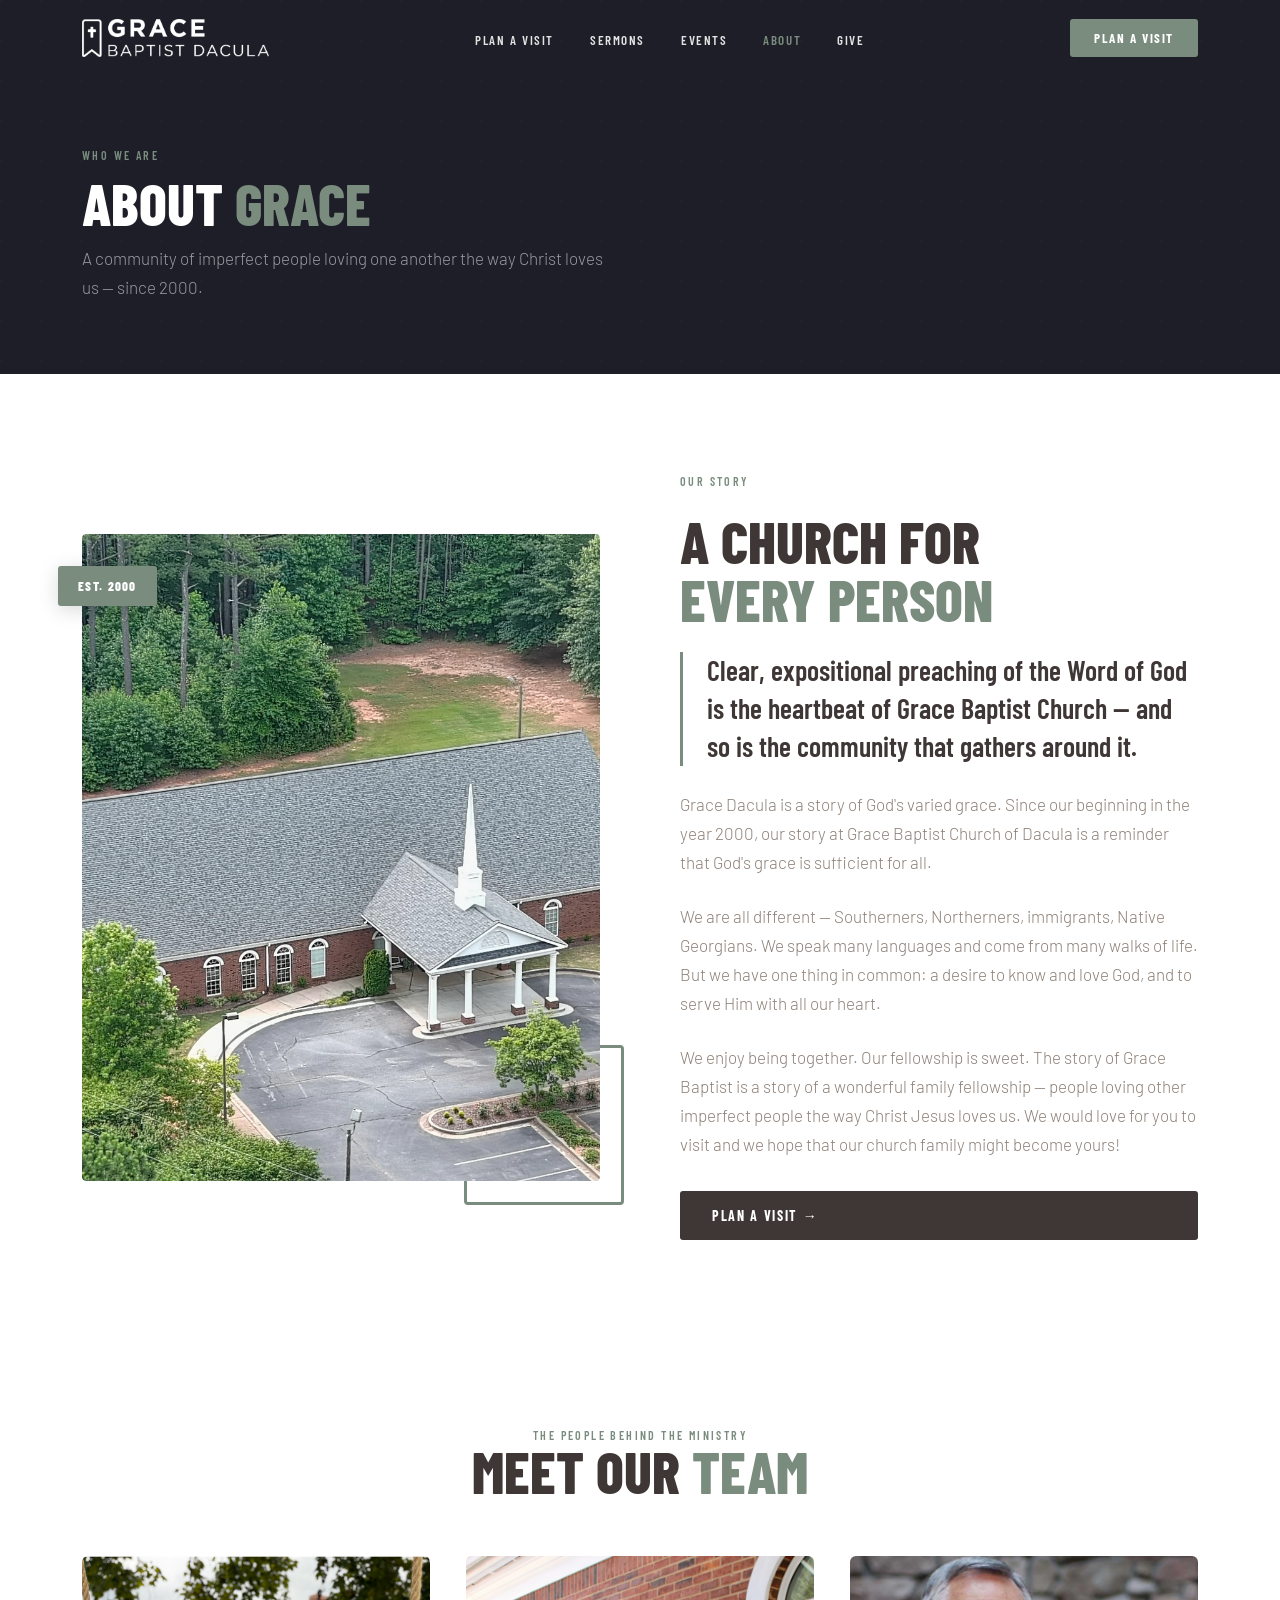
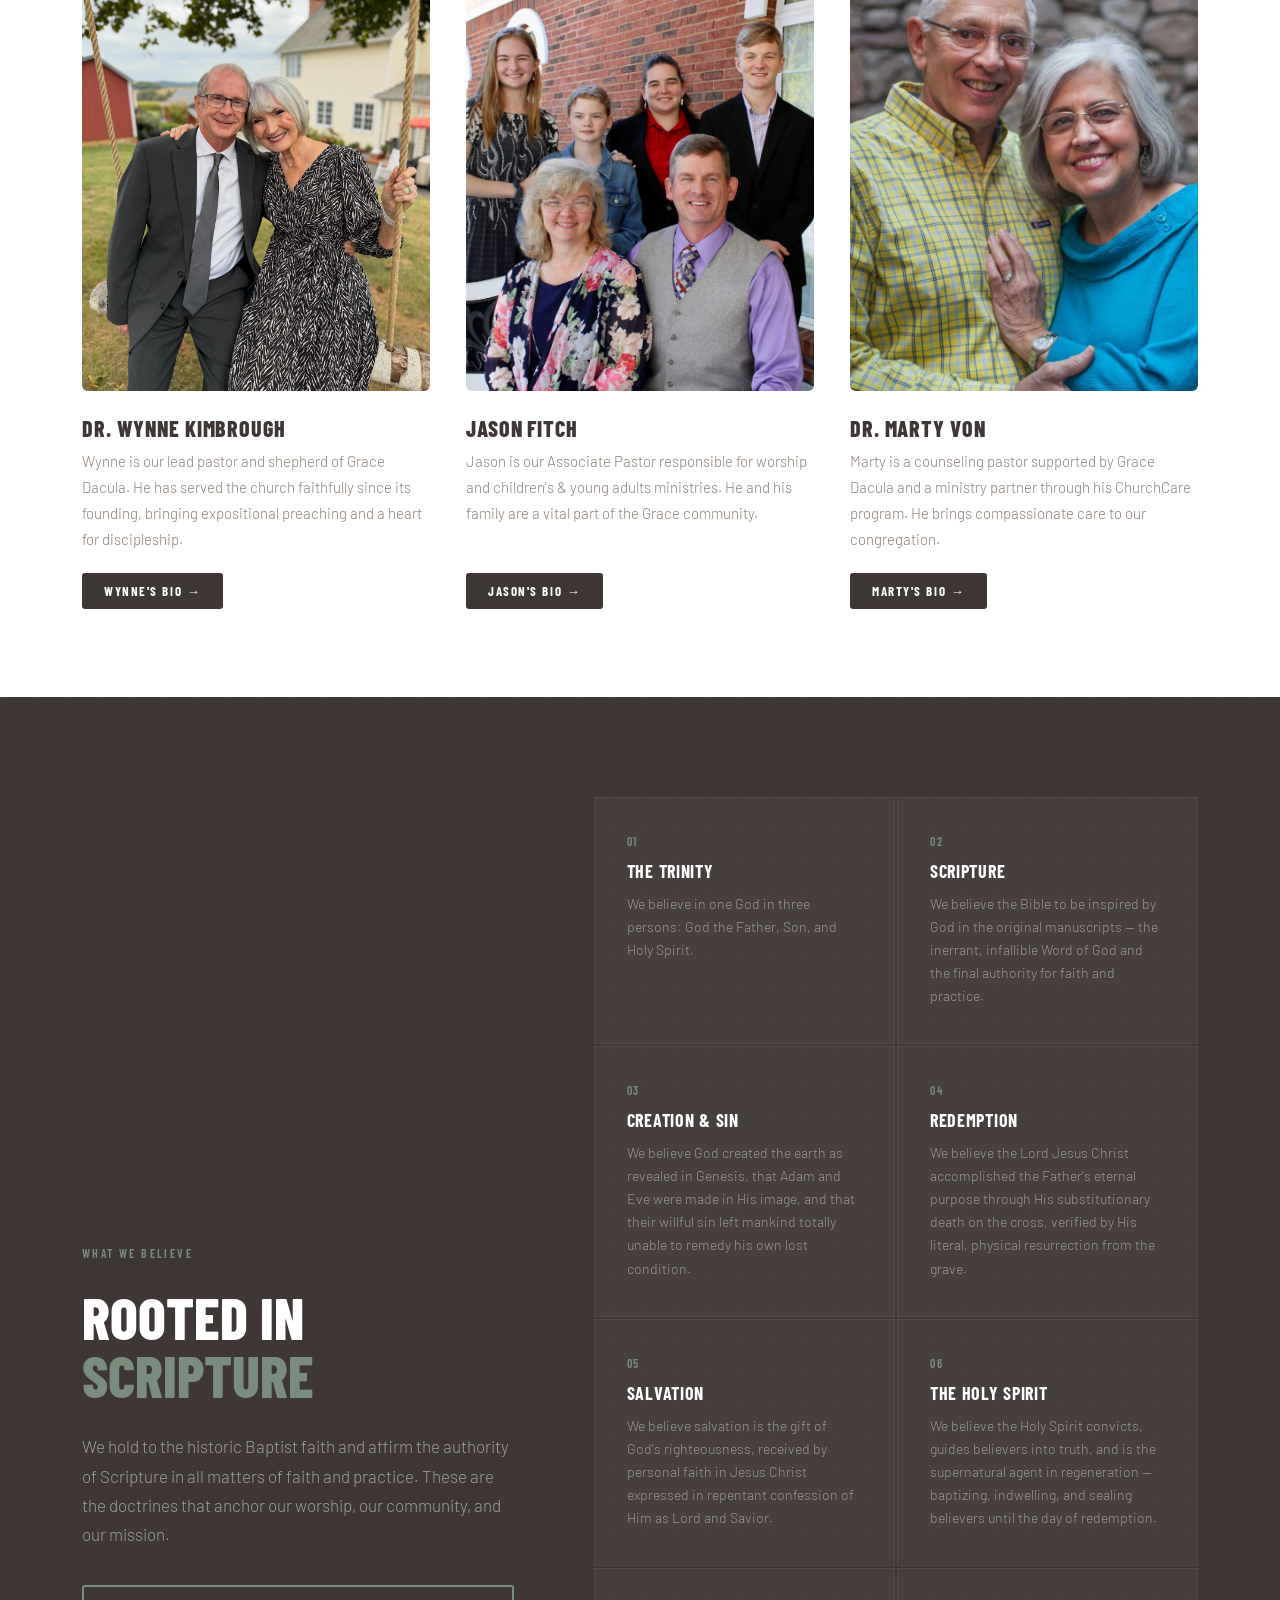
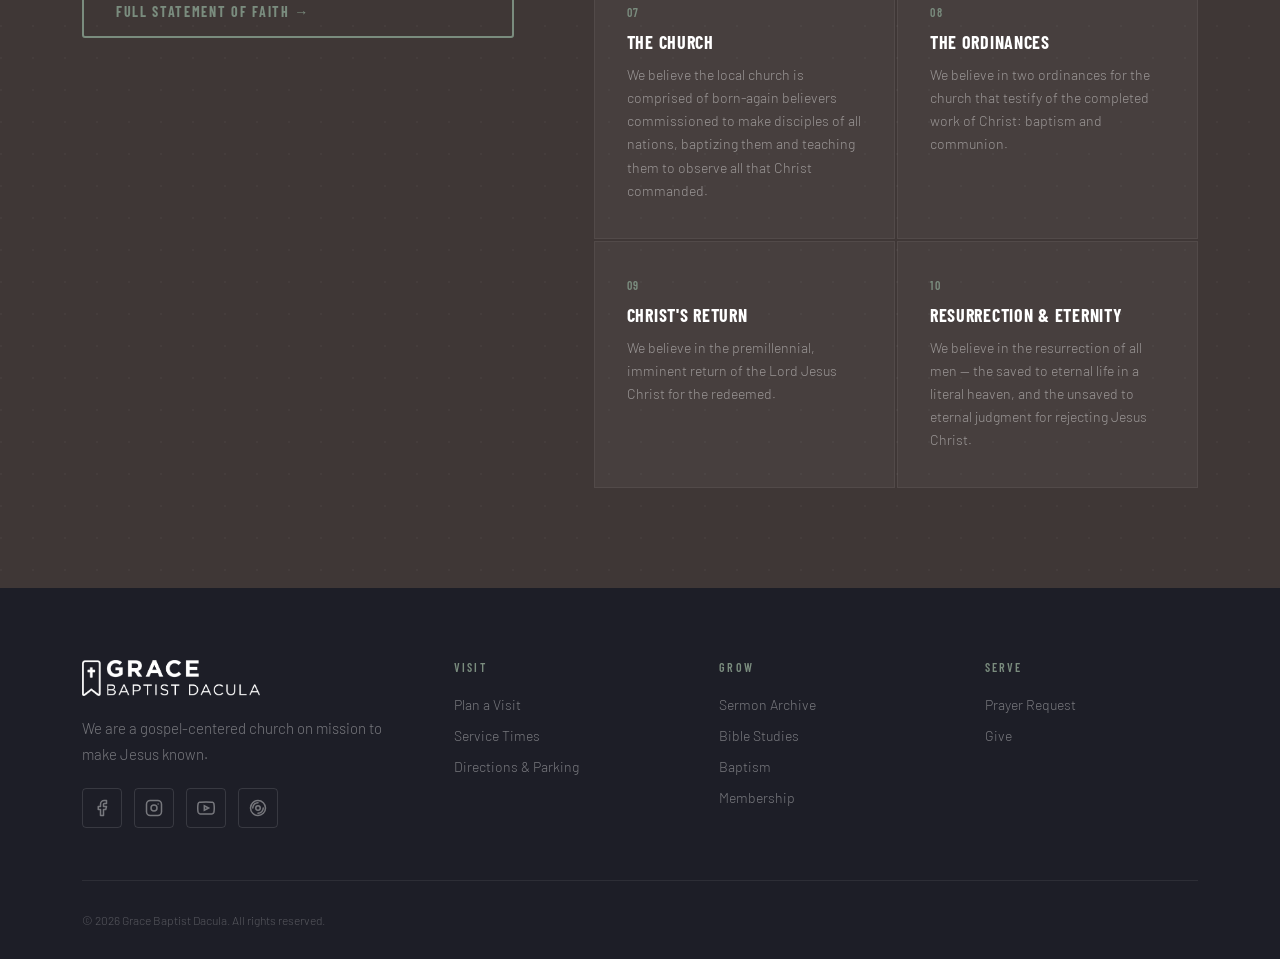
==== commit d3e8bbff: "Add files via upload fixed sermons" ====
--- a/grace-baptist-dacula/about.html
+++ b/grace-baptist-dacula/about.html
@@ -218,7 +218,7 @@
         <div class="footer-logo">
           <img src="assets/images/logo-white.webp" alt="Grace Baptist Dacula" style="height:36px;width:auto;display:block;" />
         </div>
-        <p class="body-text" style="color:rgba(255,255,255,0.4);font-size:15px">People loving other imperfect people the way Christ Jesus loves us.</p>
+        <p class="body-text" style="color:rgba(255,255,255,0.4);font-size:15px">We are a gospel-centered church on mission to make Jesus known.</p>
         <div class="footer-socials">
           <a href="https://www.facebook.com/gbcdacula" target="_blank" class="social-btn" title="Facebook">
             <svg width="18" height="18" fill="none" viewBox="0 0 24 24"><path d="M18 2h-3a5 5 0 00-5 5v3H7v4h3v8h4v-8h3l1-4h-4V7a1 1 0 011-1h3z" stroke="currentColor" stroke-width="2" stroke-linecap="round" stroke-linejoin="round"/></svg>
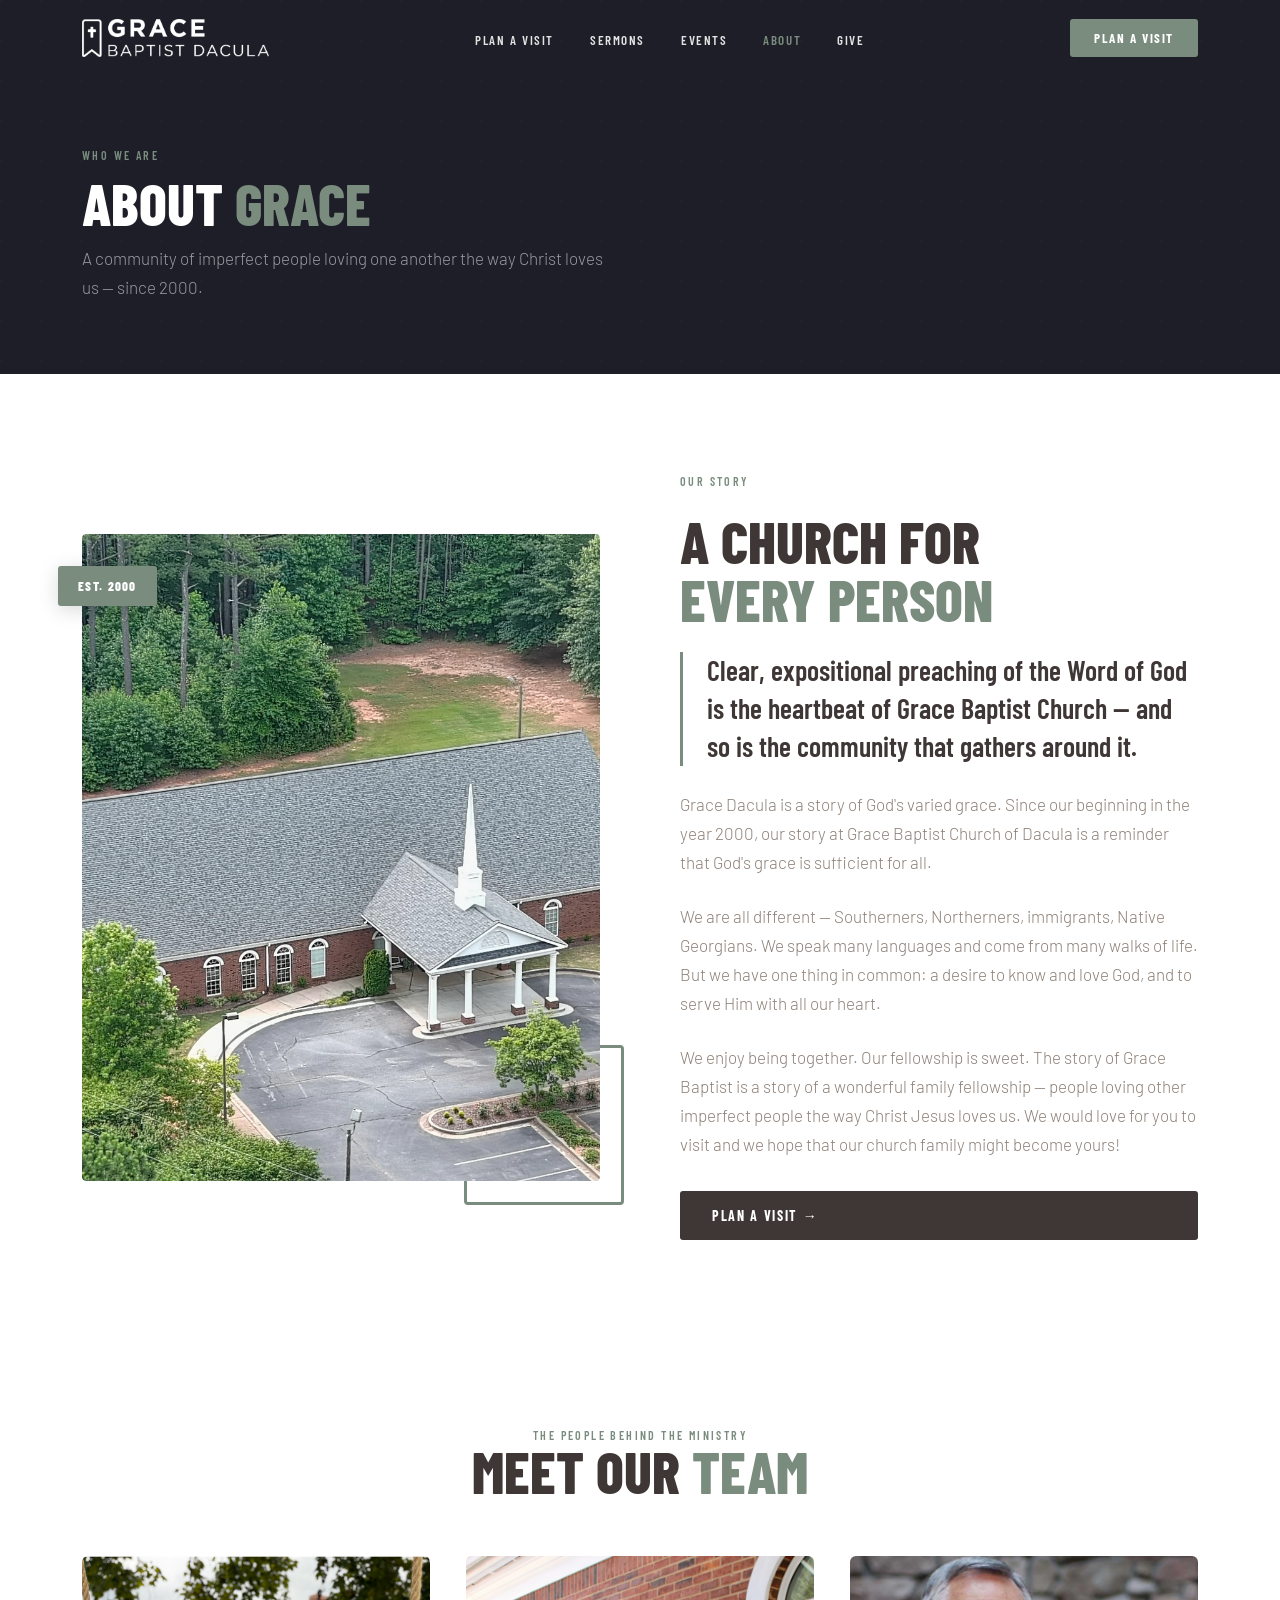
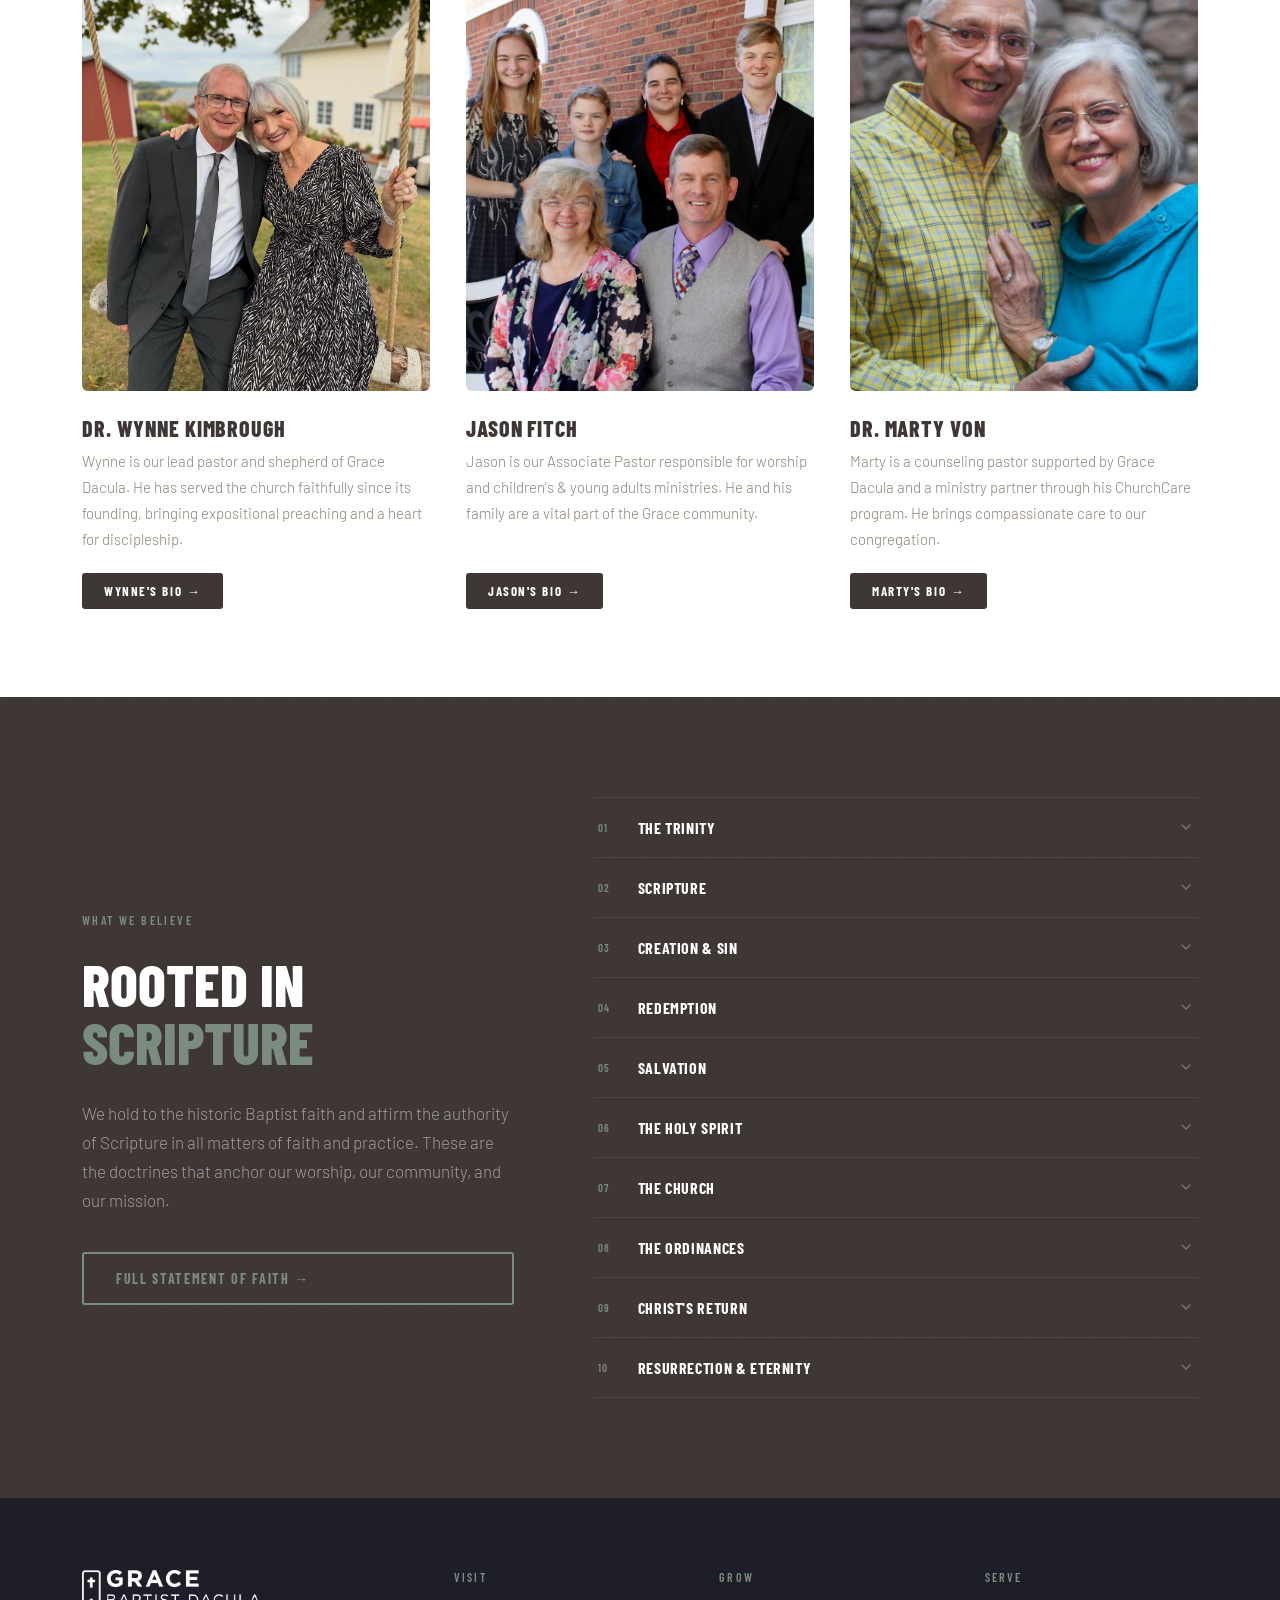
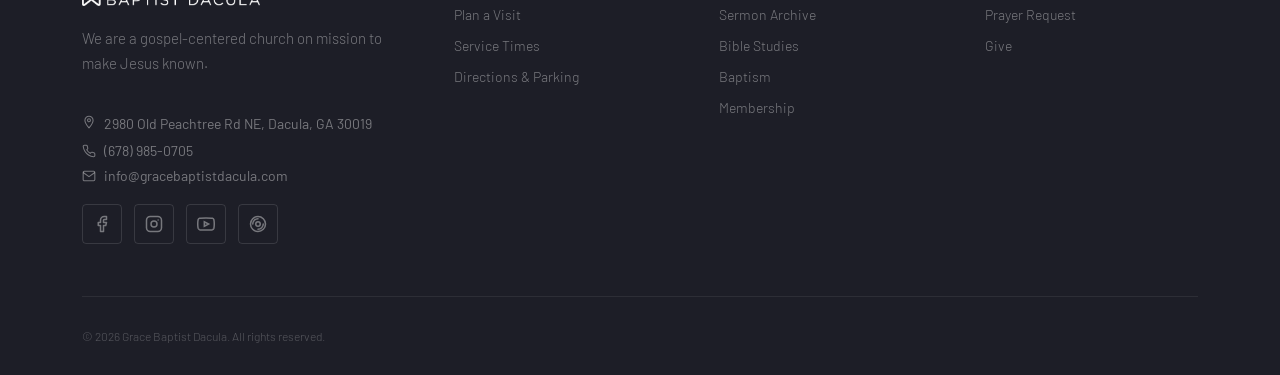
==== commit 9551e7dc: "Add files via upload minor fixes to layouts" ====
--- a/grace-baptist-dacula/about.html
+++ b/grace-baptist-dacula/about.html
@@ -100,7 +100,7 @@
       <p class="label">The People Behind the Ministry</p>
       <h2 class="section-title">Meet Our <span>Team</span></h2>
     </div>
-    <div style="display:grid;grid-template-columns:repeat(3,1fr);gap:36px;" class="reveal reveal-d1">
+    <div class="team-grid reveal reveal-d1">
 
       <!-- Wynne Kimbrough -->
       <div style="display:flex;flex-direction:column;">
@@ -157,54 +157,84 @@
     </div>
     <div class="beliefs-right reveal reveal-d2">
       <div class="belief-item">
-        <div class="belief-num">01</div>
-        <div class="belief-name">The Trinity</div>
-        <p class="belief-desc">We believe in one God in three persons: God the Father, Son, and Holy Spirit.</p>
-      </div>
-      <div class="belief-item">
-        <div class="belief-num">02</div>
-        <div class="belief-name">Scripture</div>
-        <p class="belief-desc">We believe the Bible to be inspired by God in the original manuscripts — the inerrant, infallible Word of God and the final authority for faith and practice.</p>
-      </div>
-      <div class="belief-item">
-        <div class="belief-num">03</div>
-        <div class="belief-name">Creation &amp; Sin</div>
-        <p class="belief-desc">We believe God created the earth as revealed in Genesis, that Adam and Eve were made in His image, and that their willful sin left mankind totally unable to remedy his own lost condition.</p>
-      </div>
-      <div class="belief-item">
-        <div class="belief-num">04</div>
-        <div class="belief-name">Redemption</div>
-        <p class="belief-desc">We believe the Lord Jesus Christ accomplished the Father's eternal purpose through His substitutionary death on the cross, verified by His literal, physical resurrection from the grave.</p>
-      </div>
-      <div class="belief-item">
-        <div class="belief-num">05</div>
-        <div class="belief-name">Salvation</div>
-        <p class="belief-desc">We believe salvation is the gift of God's righteousness, received by personal faith in Jesus Christ expressed in repentant confession of Him as Lord and Savior.</p>
-      </div>
-      <div class="belief-item">
-        <div class="belief-num">06</div>
-        <div class="belief-name">The Holy Spirit</div>
-        <p class="belief-desc">We believe the Holy Spirit convicts, guides believers into truth, and is the supernatural agent in regeneration — baptizing, indwelling, and sealing believers until the day of redemption.</p>
-      </div>
-      <div class="belief-item">
-        <div class="belief-num">07</div>
-        <div class="belief-name">The Church</div>
-        <p class="belief-desc">We believe the local church is comprised of born-again believers commissioned to make disciples of all nations, baptizing them and teaching them to observe all that Christ commanded.</p>
-      </div>
-      <div class="belief-item">
-        <div class="belief-num">08</div>
-        <div class="belief-name">The Ordinances</div>
-        <p class="belief-desc">We believe in two ordinances for the church that testify of the completed work of Christ: baptism and communion.</p>
-      </div>
-      <div class="belief-item">
-        <div class="belief-num">09</div>
-        <div class="belief-name">Christ's Return</div>
-        <p class="belief-desc">We believe in the premillennial, imminent return of the Lord Jesus Christ for the redeemed.</p>
-      </div>
-      <div class="belief-item">
-        <div class="belief-num">10</div>
-        <div class="belief-name">Resurrection &amp; Eternity</div>
-        <p class="belief-desc">We believe in the resurrection of all men — the saved to eternal life in a literal heaven, and the unsaved to eternal judgment for rejecting Jesus Christ.</p>
+        <button class="belief-trigger" onclick="toggleBelief(this)" aria-expanded="false">
+          <span class="belief-num">01</span>
+          <span class="belief-name">The Trinity</span>
+          <svg class="belief-chevron" width="16" height="16" fill="none" viewBox="0 0 24 24"><path d="M6 9l6 6 6-6" stroke="currentColor" stroke-width="2" stroke-linecap="round" stroke-linejoin="round"/></svg>
+        </button>
+        <div class="belief-body"><p class="belief-desc">We believe in one God in three persons: God the Father, Son, and Holy Spirit.</p></div>
+      </div>
+      <div class="belief-item">
+        <button class="belief-trigger" onclick="toggleBelief(this)" aria-expanded="false">
+          <span class="belief-num">02</span>
+          <span class="belief-name">Scripture</span>
+          <svg class="belief-chevron" width="16" height="16" fill="none" viewBox="0 0 24 24"><path d="M6 9l6 6 6-6" stroke="currentColor" stroke-width="2" stroke-linecap="round" stroke-linejoin="round"/></svg>
+        </button>
+        <div class="belief-body"><p class="belief-desc">We believe the Bible to be inspired by God in the original manuscripts — the inerrant, infallible Word of God and the final authority for faith and practice.</p></div>
+      </div>
+      <div class="belief-item">
+        <button class="belief-trigger" onclick="toggleBelief(this)" aria-expanded="false">
+          <span class="belief-num">03</span>
+          <span class="belief-name">Creation &amp; Sin</span>
+          <svg class="belief-chevron" width="16" height="16" fill="none" viewBox="0 0 24 24"><path d="M6 9l6 6 6-6" stroke="currentColor" stroke-width="2" stroke-linecap="round" stroke-linejoin="round"/></svg>
+        </button>
+        <div class="belief-body"><p class="belief-desc">We believe God created the earth as revealed in Genesis, that Adam and Eve were made in His image, and that their willful sin left mankind totally unable to remedy his own lost condition.</p></div>
+      </div>
+      <div class="belief-item">
+        <button class="belief-trigger" onclick="toggleBelief(this)" aria-expanded="false">
+          <span class="belief-num">04</span>
+          <span class="belief-name">Redemption</span>
+          <svg class="belief-chevron" width="16" height="16" fill="none" viewBox="0 0 24 24"><path d="M6 9l6 6 6-6" stroke="currentColor" stroke-width="2" stroke-linecap="round" stroke-linejoin="round"/></svg>
+        </button>
+        <div class="belief-body"><p class="belief-desc">We believe the Lord Jesus Christ accomplished the Father's eternal purpose through His substitutionary death on the cross, verified by His literal, physical resurrection from the grave.</p></div>
+      </div>
+      <div class="belief-item">
+        <button class="belief-trigger" onclick="toggleBelief(this)" aria-expanded="false">
+          <span class="belief-num">05</span>
+          <span class="belief-name">Salvation</span>
+          <svg class="belief-chevron" width="16" height="16" fill="none" viewBox="0 0 24 24"><path d="M6 9l6 6 6-6" stroke="currentColor" stroke-width="2" stroke-linecap="round" stroke-linejoin="round"/></svg>
+        </button>
+        <div class="belief-body"><p class="belief-desc">We believe salvation is the gift of God's righteousness, received by personal faith in Jesus Christ expressed in repentant confession of Him as Lord and Savior.</p></div>
+      </div>
+      <div class="belief-item">
+        <button class="belief-trigger" onclick="toggleBelief(this)" aria-expanded="false">
+          <span class="belief-num">06</span>
+          <span class="belief-name">The Holy Spirit</span>
+          <svg class="belief-chevron" width="16" height="16" fill="none" viewBox="0 0 24 24"><path d="M6 9l6 6 6-6" stroke="currentColor" stroke-width="2" stroke-linecap="round" stroke-linejoin="round"/></svg>
+        </button>
+        <div class="belief-body"><p class="belief-desc">We believe the Holy Spirit convicts, guides believers into truth, and is the supernatural agent in regeneration — baptizing, indwelling, and sealing believers until the day of redemption.</p></div>
+      </div>
+      <div class="belief-item">
+        <button class="belief-trigger" onclick="toggleBelief(this)" aria-expanded="false">
+          <span class="belief-num">07</span>
+          <span class="belief-name">The Church</span>
+          <svg class="belief-chevron" width="16" height="16" fill="none" viewBox="0 0 24 24"><path d="M6 9l6 6 6-6" stroke="currentColor" stroke-width="2" stroke-linecap="round" stroke-linejoin="round"/></svg>
+        </button>
+        <div class="belief-body"><p class="belief-desc">We believe the local church is comprised of born-again believers commissioned to make disciples of all nations, baptizing them and teaching them to observe all that Christ commanded.</p></div>
+      </div>
+      <div class="belief-item">
+        <button class="belief-trigger" onclick="toggleBelief(this)" aria-expanded="false">
+          <span class="belief-num">08</span>
+          <span class="belief-name">The Ordinances</span>
+          <svg class="belief-chevron" width="16" height="16" fill="none" viewBox="0 0 24 24"><path d="M6 9l6 6 6-6" stroke="currentColor" stroke-width="2" stroke-linecap="round" stroke-linejoin="round"/></svg>
+        </button>
+        <div class="belief-body"><p class="belief-desc">We believe in two ordinances for the church that testify of the completed work of Christ: baptism and communion.</p></div>
+      </div>
+      <div class="belief-item">
+        <button class="belief-trigger" onclick="toggleBelief(this)" aria-expanded="false">
+          <span class="belief-num">09</span>
+          <span class="belief-name">Christ's Return</span>
+          <svg class="belief-chevron" width="16" height="16" fill="none" viewBox="0 0 24 24"><path d="M6 9l6 6 6-6" stroke="currentColor" stroke-width="2" stroke-linecap="round" stroke-linejoin="round"/></svg>
+        </button>
+        <div class="belief-body"><p class="belief-desc">We believe in the premillennial, imminent return of the Lord Jesus Christ for the redeemed.</p></div>
+      </div>
+      <div class="belief-item">
+        <button class="belief-trigger" onclick="toggleBelief(this)" aria-expanded="false">
+          <span class="belief-num">10</span>
+          <span class="belief-name">Resurrection &amp; Eternity</span>
+          <svg class="belief-chevron" width="16" height="16" fill="none" viewBox="0 0 24 24"><path d="M6 9l6 6 6-6" stroke="currentColor" stroke-width="2" stroke-linecap="round" stroke-linejoin="round"/></svg>
+        </button>
+        <div class="belief-body"><p class="belief-desc">We believe in the resurrection of all men — the saved to eternal life in a literal heaven, and the unsaved to eternal judgment for rejecting Jesus Christ.</p></div>
       </div>
     </div>
   </div>
@@ -219,6 +249,11 @@
           <img src="assets/images/logo-white.webp" alt="Grace Baptist Dacula" style="height:36px;width:auto;display:block;" />
         </div>
         <p class="body-text" style="color:rgba(255,255,255,0.4);font-size:15px">We are a gospel-centered church on mission to make Jesus known.</p>
+        <div style="margin-top:16px;display:flex;flex-direction:column;gap:8px;">
+          <a href="https://maps.app.goo.gl/2DaQqVV2UgXk5zZJA" target="_blank" style="color:rgba(255,255,255,0.4);font-size:14px;text-decoration:none;display:flex;align-items:flex-start;gap:8px;line-height:1.5;"><svg width="14" height="14" fill="none" viewBox="0 0 24 24" style="margin-top:2px;flex-shrink:0;"><path d="M12 2C8.13 2 5 5.13 5 9c0 5.25 7 13 7 13s7-7.75 7-13c0-3.87-3.13-7-7-7zm0 9.5a2.5 2.5 0 110-5 2.5 2.5 0 010 5z" stroke="currentColor" stroke-width="1.8"/></svg>2980 Old Peachtree Rd NE, Dacula, GA 30019</a>
+          <a href="tel:+16789850705" style="color:rgba(255,255,255,0.4);font-size:14px;text-decoration:none;display:flex;align-items:center;gap:8px;"><svg width="14" height="14" fill="none" viewBox="0 0 24 24"><path d="M22 16.92v3a2 2 0 01-2.18 2 19.79 19.79 0 01-8.63-3.07 19.5 19.5 0 01-6-6A19.79 19.79 0 012.12 4.18 2 2 0 014.11 2h3a2 2 0 012 1.72c.127.96.361 1.903.7 2.81a2 2 0 01-.45 2.11L8.09 9.91a16 16 0 006 6l1.27-1.27a2 2 0 012.11-.45c.907.339 1.85.573 2.81.7A2 2 0 0122 16.92z" stroke="currentColor" stroke-width="1.8"/></svg>(678) 985-0705</a>
+          <a href="mailto:info@gracebaptistdacula.com" style="color:rgba(255,255,255,0.4);font-size:14px;text-decoration:none;display:flex;align-items:center;gap:8px;"><svg width="14" height="14" fill="none" viewBox="0 0 24 24"><path d="M4 4h16c1.1 0 2 .9 2 2v12c0 1.1-.9 2-2 2H4c-1.1 0-2-.9-2-2V6c0-1.1.9-2 2-2z" stroke="currentColor" stroke-width="1.8"/><polyline points="22,6 12,13 2,6" stroke="currentColor" stroke-width="1.8"/></svg>info@gracebaptistdacula.com</a>
+        </div>
         <div class="footer-socials">
           <a href="https://www.facebook.com/gbcdacula" target="_blank" class="social-btn" title="Facebook">
             <svg width="18" height="18" fill="none" viewBox="0 0 24 24"><path d="M18 2h-3a5 5 0 00-5 5v3H7v4h3v8h4v-8h3l1-4h-4V7a1 1 0 011-1h3z" stroke="currentColor" stroke-width="2" stroke-linecap="round" stroke-linejoin="round"/></svg>
@@ -269,5 +304,19 @@
 </footer>
 
 <script src="assets/js/main.js"></script>
+<script>
+  function toggleBelief(btn) {
+    const item = btn.closest('.belief-item');
+    const isOpen = item.classList.contains('open');
+    // Close all
+    document.querySelectorAll('.belief-item').forEach(el => el.classList.remove('open'));
+    document.querySelectorAll('.belief-trigger').forEach(b => b.setAttribute('aria-expanded', 'false'));
+    // Open this one only if it was closed
+    if (!isOpen) {
+      item.classList.add('open');
+      btn.setAttribute('aria-expanded', 'true');
+    }
+  }
+</script>
 </body>
 </html>
--- a/grace-baptist-dacula/assets/css/style.css
+++ b/grace-baptist-dacula/assets/css/style.css
@@ -652,6 +652,14 @@
   margin: 0 auto 64px;
   display: flex; flex-direction: column; gap: 16px;
 }
+.team-grid {
+  display: grid;
+  grid-template-columns: repeat(3, 1fr);
+  gap: 36px;
+}
+@media (max-width: 768px) {
+  .team-grid { grid-template-columns: 1fr; }
+}
 .min-grid {
   display: grid;
   grid-template-columns: repeat(4, 1fr);
@@ -768,45 +776,77 @@
   display: grid;
   grid-template-columns: 1fr 1.4fr;
   gap: 80px;
-  align-items: center;
-}
-.beliefs-left { display: flex; flex-direction: column; gap: 28px; }
+  align-items: start;
+}
+.beliefs-left {
+  display: flex;
+  flex-direction: column;
+  gap: 28px;
+  position: sticky;
+  top: calc(var(--nav-h) + 40px);
+}
 .beliefs-left .section-title { color: var(--white); }
 .beliefs-left .body-text { color: rgba(255,255,255,0.5); }
 .beliefs-right {
-  display: grid;
-  grid-template-columns: 1fr 1fr;
-  gap: 2px;
+  display: flex;
+  flex-direction: column;
+  border-top: 1px solid rgba(255,255,255,0.08);
 }
 .belief-item {
-  background: rgba(255,255,255,0.04);
-  padding: 36px 32px;
-  border: 1px solid rgba(255,255,255,0.06);
-  transition: var(--transition);
-}
-.belief-item:hover { background: rgba(122,140,126,0.1); border-color: rgba(122,140,126,0.2); }
+  border-bottom: 1px solid rgba(255,255,255,0.08);
+}
+.belief-trigger {
+  width: 100%;
+  background: none;
+  border: none;
+  cursor: pointer;
+  display: flex;
+  align-items: center;
+  gap: 16px;
+  padding: 20px 4px;
+  text-align: left;
+  transition: background 0.2s ease;
+}
+.belief-trigger:hover { background: rgba(122,140,126,0.06); }
 .belief-num {
   font-family: var(--font-head);
-  font-size: 12px;
+  font-size: 11px;
   font-weight: 600;
   letter-spacing: 0.15em;
   color: var(--sage);
-  margin-bottom: 12px;
+  flex-shrink: 0;
+  width: 24px;
 }
 .belief-name {
   font-family: var(--font-head);
   font-weight: 700;
-  font-size: 18px;
+  font-size: 16px;
   text-transform: uppercase;
   color: var(--white);
   letter-spacing: 0.04em;
-  margin-bottom: 10px;
+  flex: 1;
+}
+.belief-chevron {
+  color: rgba(255,255,255,0.3);
+  flex-shrink: 0;
+  transition: transform 0.25s ease;
+}
+.belief-item.open .belief-chevron { transform: rotate(180deg); color: var(--sage); }
+.belief-item.open .belief-name { color: var(--sage); }
+.belief-body {
+  max-height: 0;
+  overflow: hidden;
+  transition: max-height 0.3s ease;
+}
+.belief-item.open .belief-body {
+  max-height: 300px;
 }
 .belief-desc {
   font-size: 14px;
-  line-height: 1.65;
-  color: rgba(255,255,255,0.45);
+  line-height: 1.7;
+  color: rgba(255,255,255,0.5);
   font-weight: 300;
+  padding: 0 4px 20px 40px;
 }
 
 /* ──────────────────────────────────────────
@@ -940,15 +980,15 @@
   :root { --nav-h: 64px; }
   .nav-links, .nav-cta { display: none; }
   .nav-hamburger { display: flex; }
-  .hero-photo { display: none; }
+  .hero-photo { display: block; }
   .hero-content { max-width: 100%; }
   .welcome .container { grid-template-columns: 1fr; }
   .welcome-visual { order: -1; }
   .steps-grid { grid-template-columns: 1fr; }
   .sermon-grid { grid-template-columns: 1fr; }
   .sermon-grid .sermon-card:first-child { grid-column: span 1; }
-  .min-grid { grid-template-columns: 1fr 1fr; }
-  .beliefs-right { grid-template-columns: 1fr; }
+  .min-grid { grid-template-columns: 1fr; }
+  .beliefs-left { position: static; }
   .connect-grid { grid-template-columns: 1fr; }
   .footer-top { grid-template-columns: 1fr 1fr; }
 }
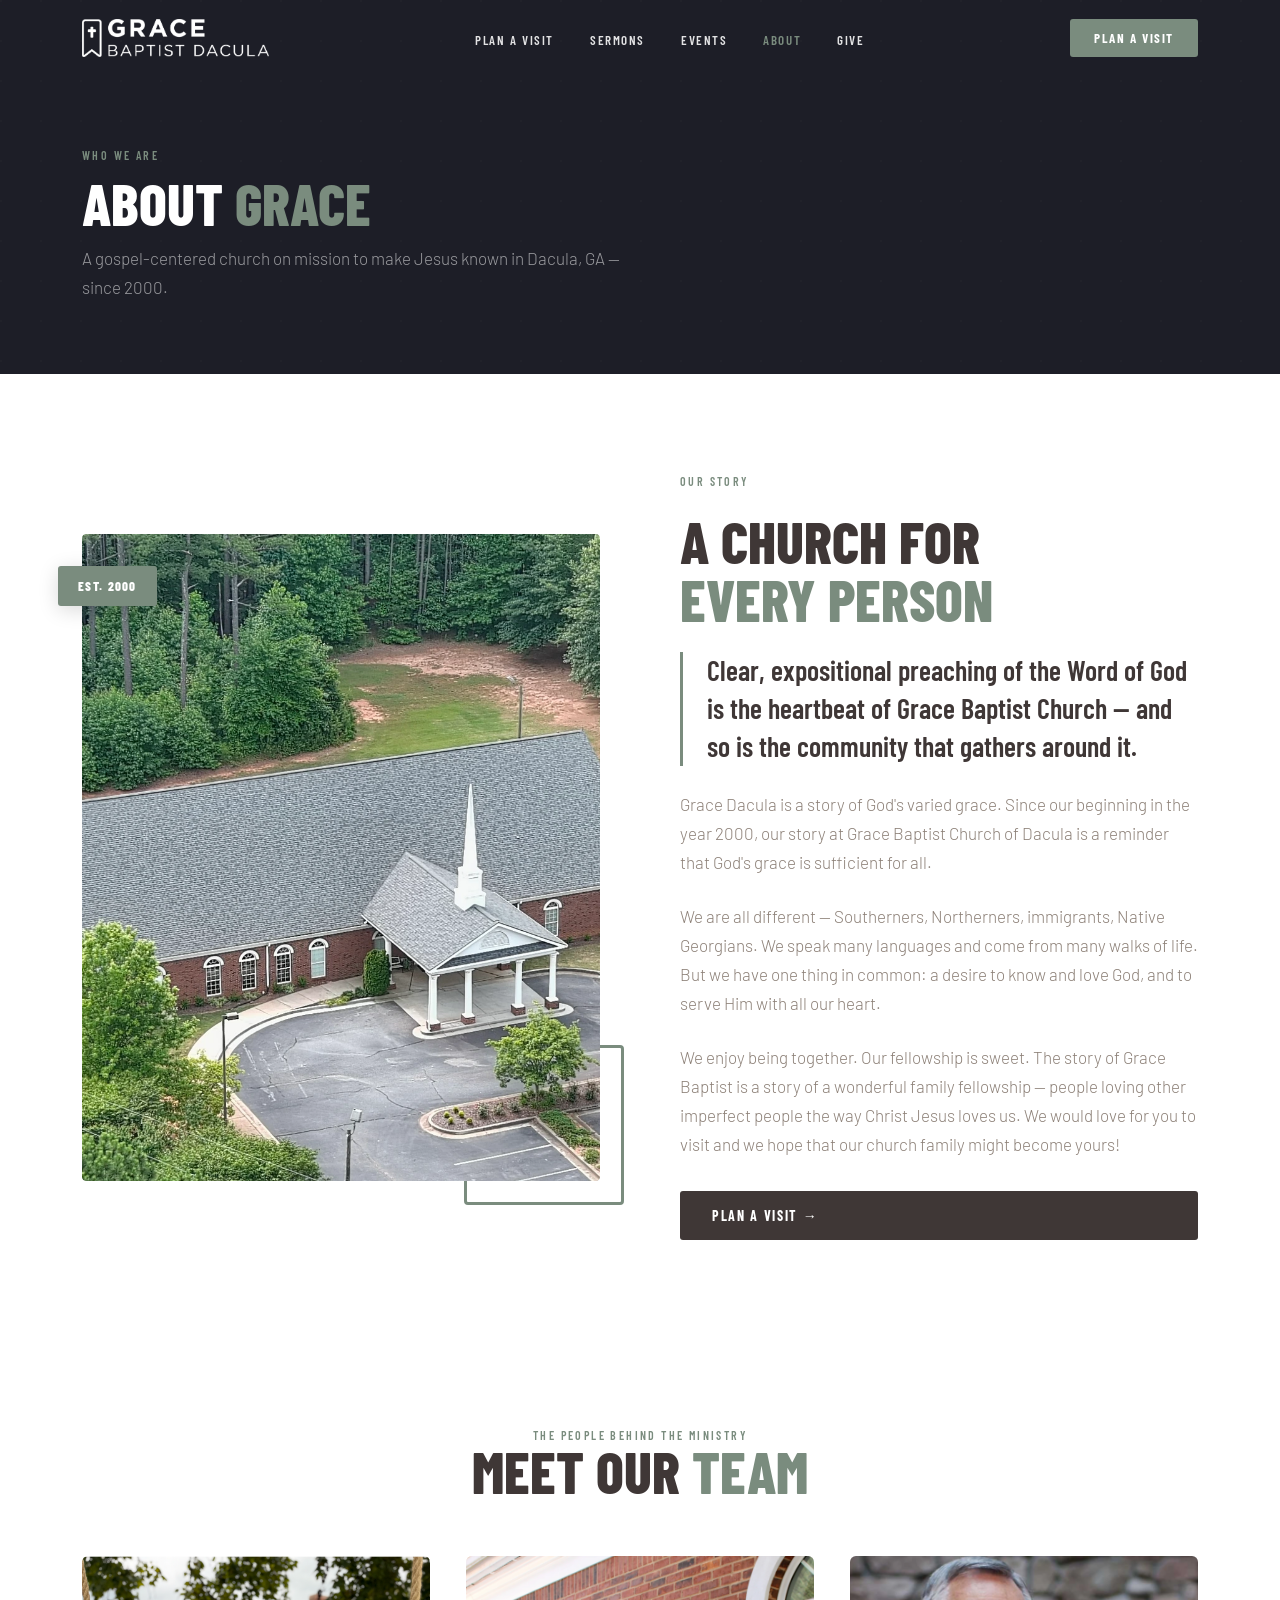
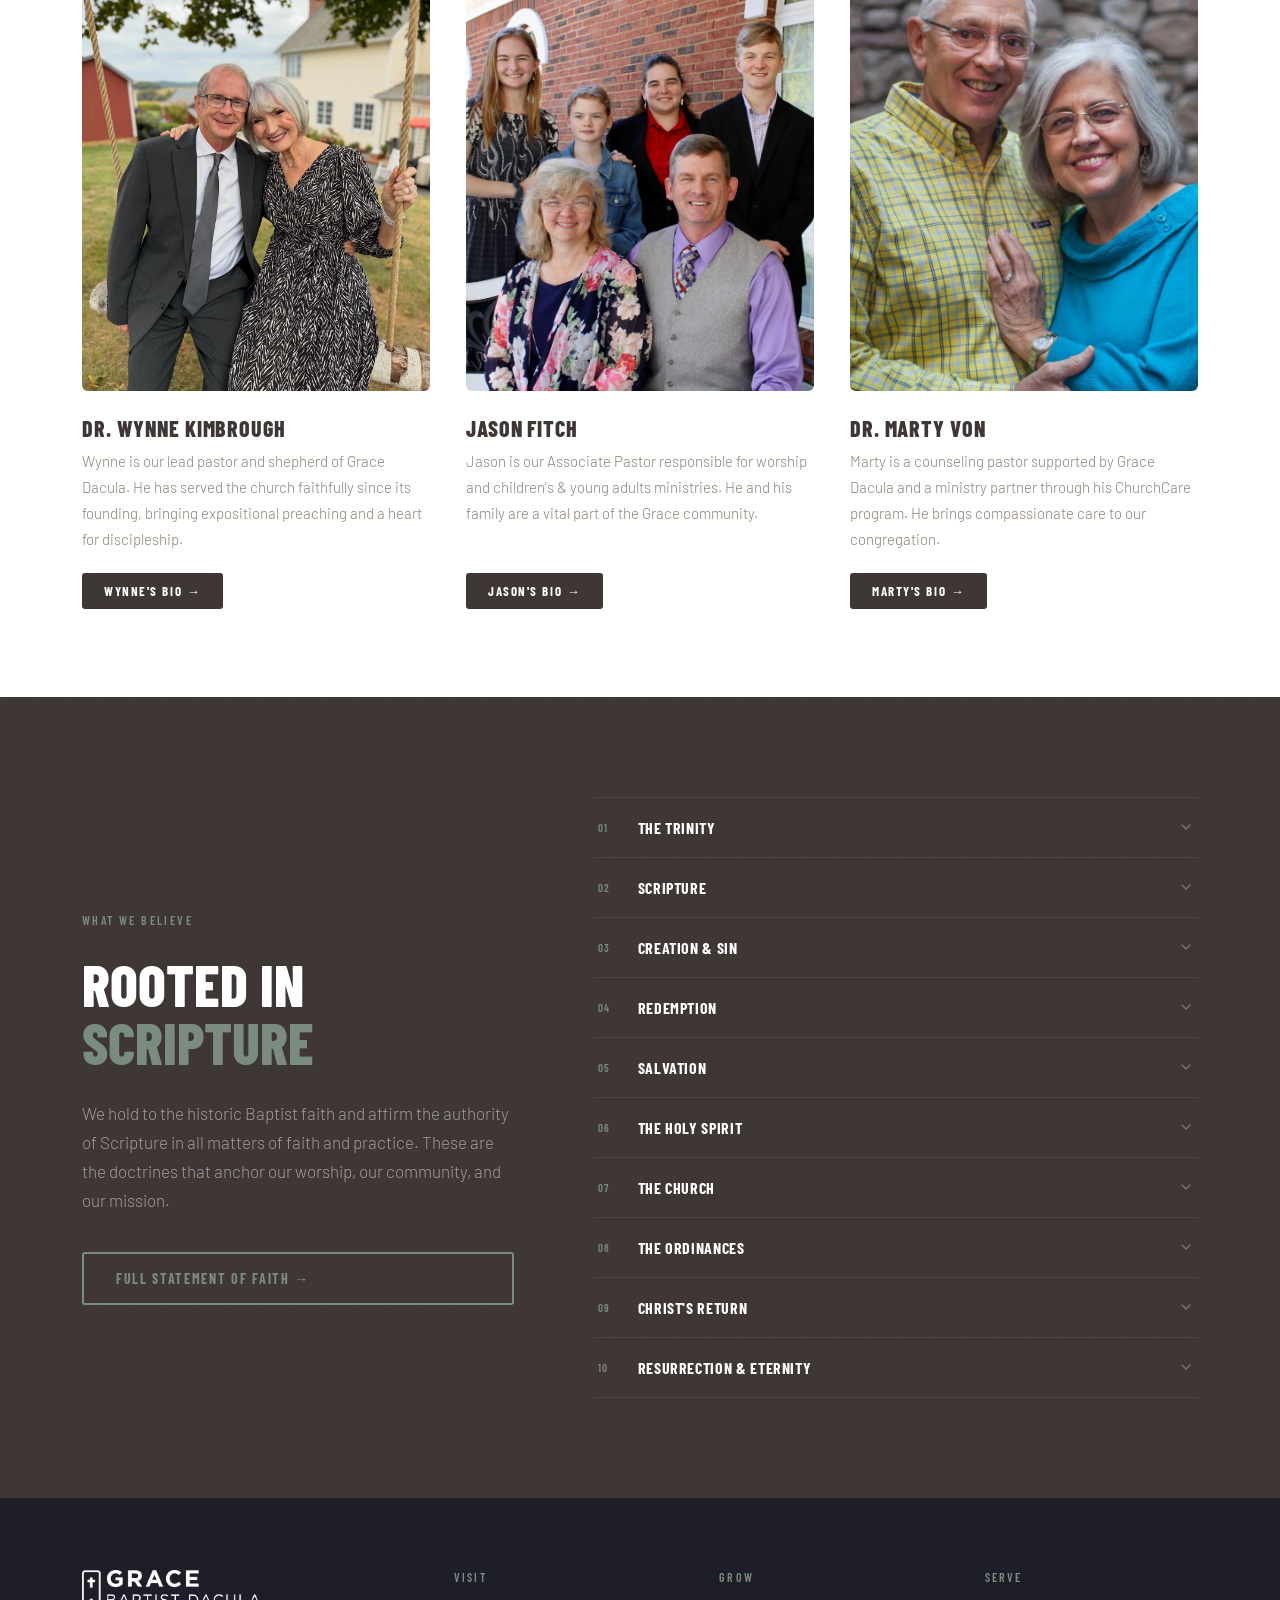
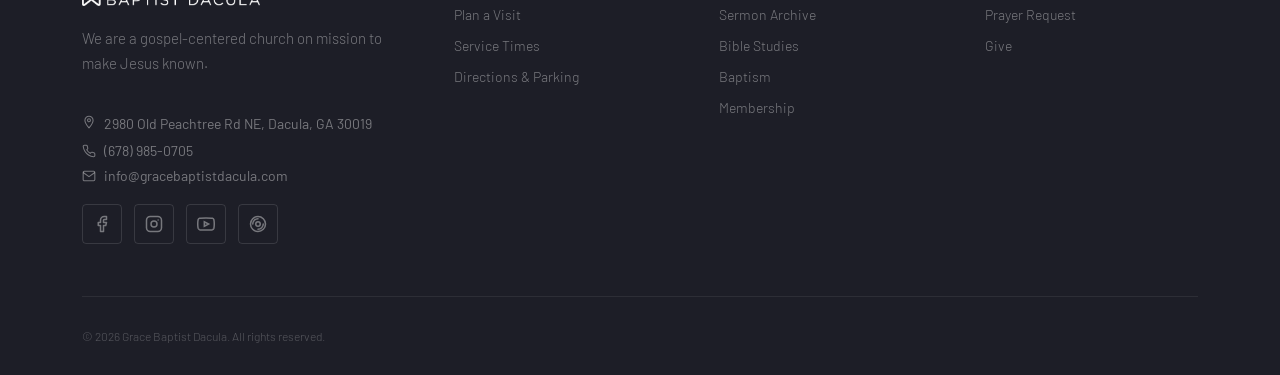
==== commit 11af62f5: "Add files via upload Form fix" ====
--- a/grace-baptist-dacula/about.html
+++ b/grace-baptist-dacula/about.html
@@ -57,7 +57,7 @@
     <div class="page-header-content">
       <p class="label">Who We Are</p>
       <h1 class="section-title">About <span>Grace</span></h1>
-      <p class="body-text">A community of imperfect people loving one another the way Christ loves us — since 2000.</p>
+      <p class="body-text">A gospel-centered church on mission to make Jesus known in Dacula, GA — since 2000.</p>
     </div>
   </div>
 </section>
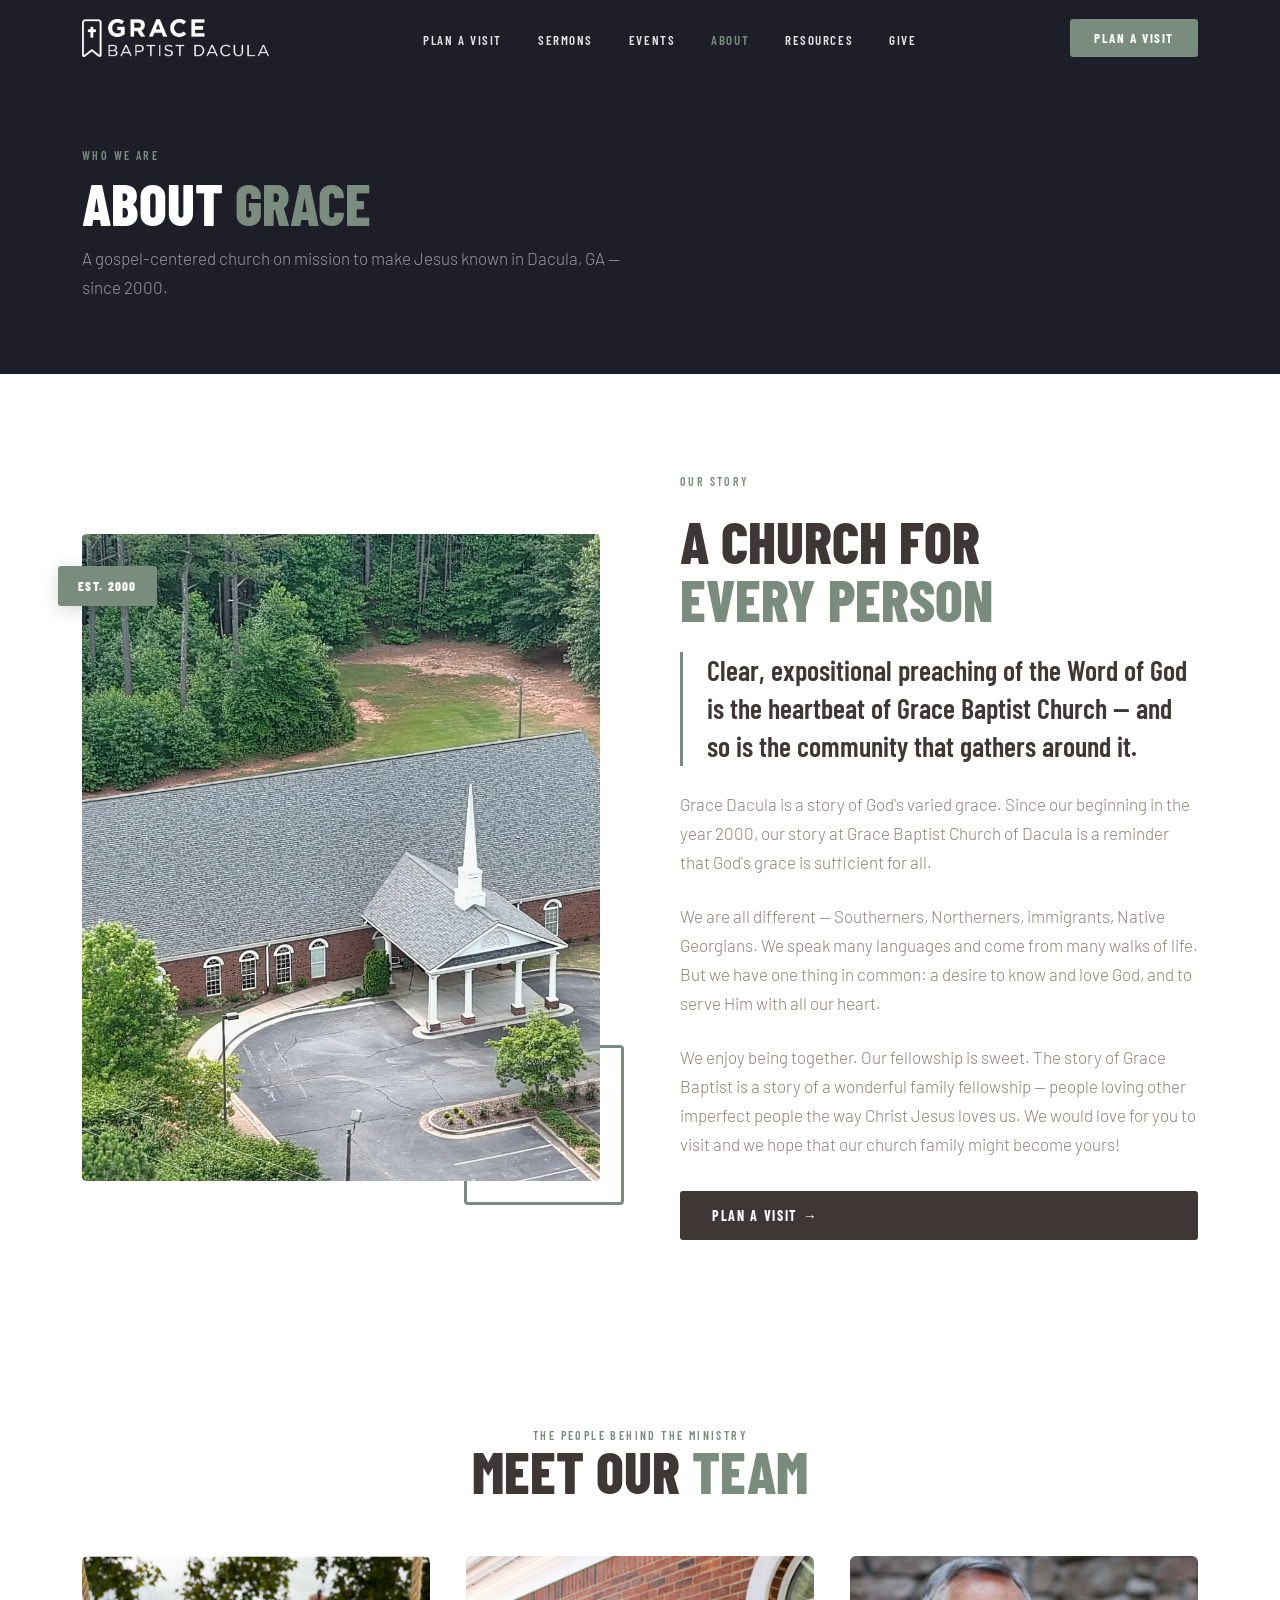
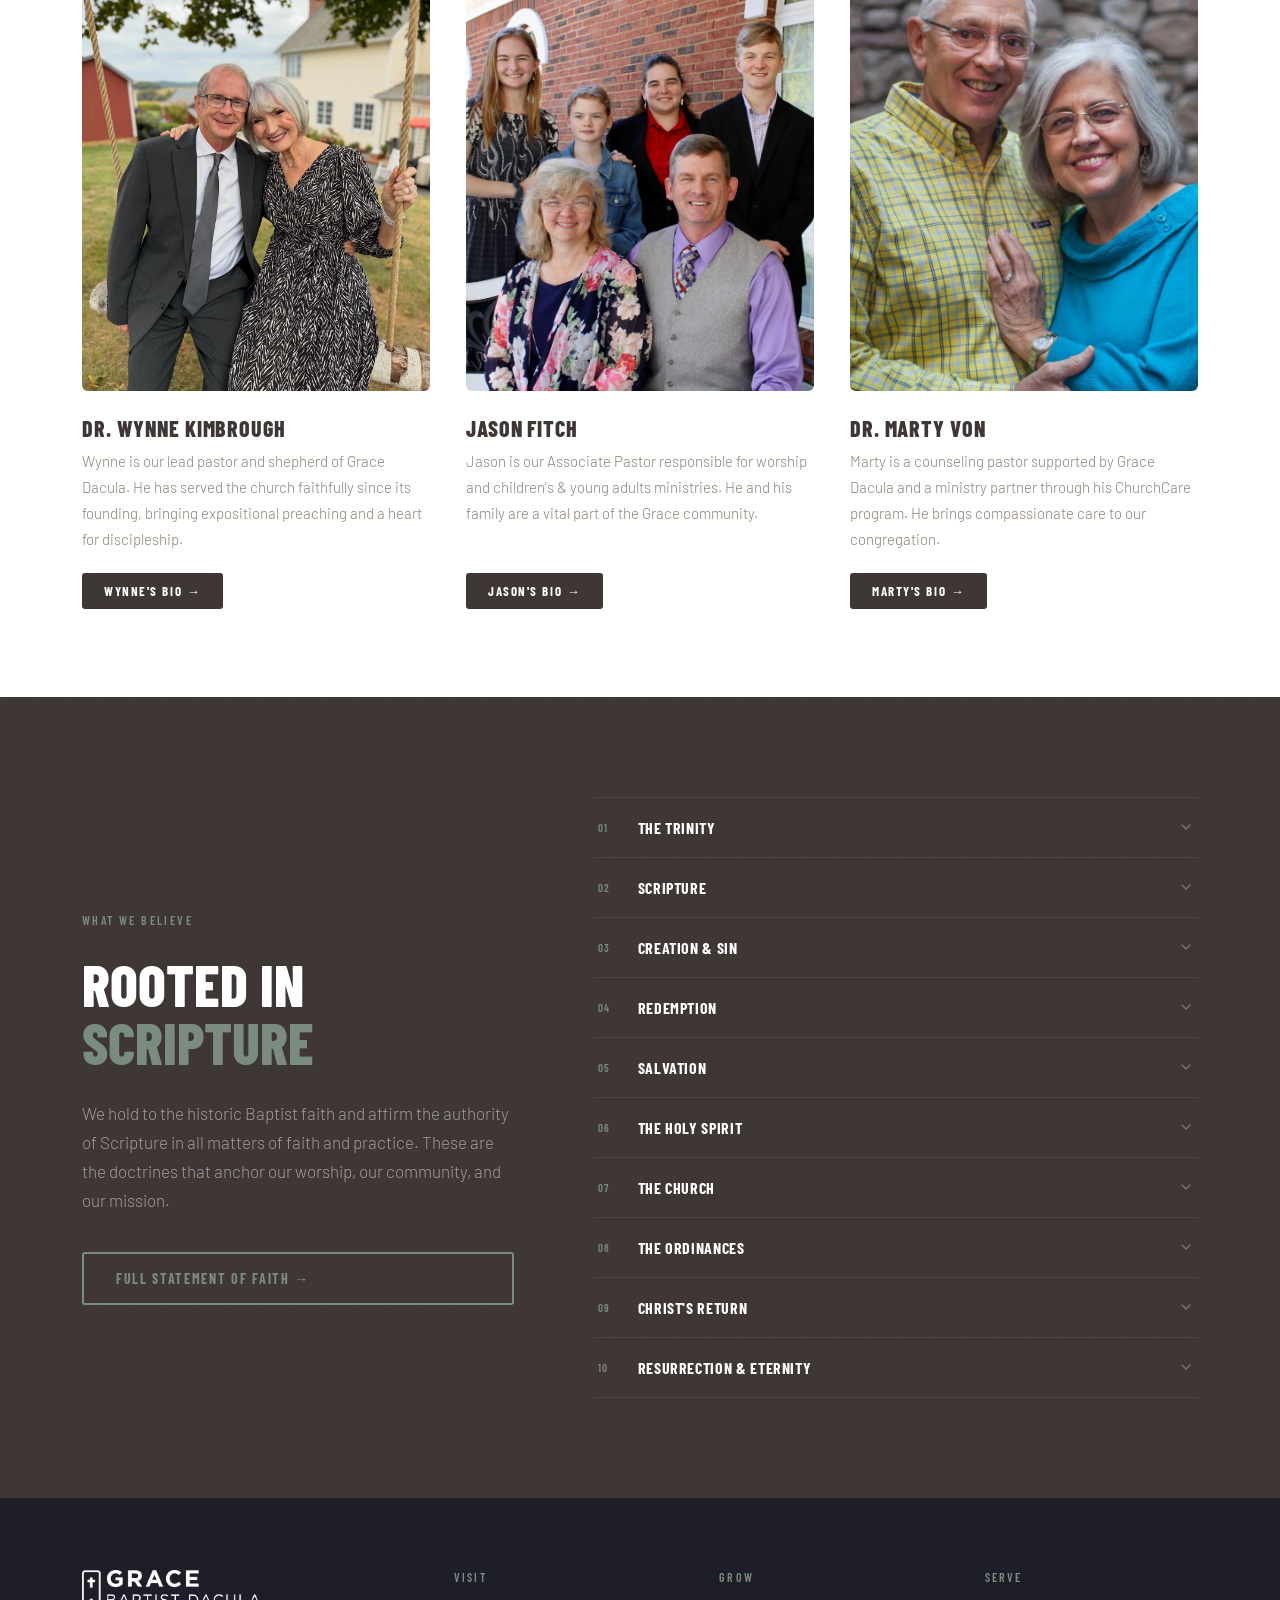
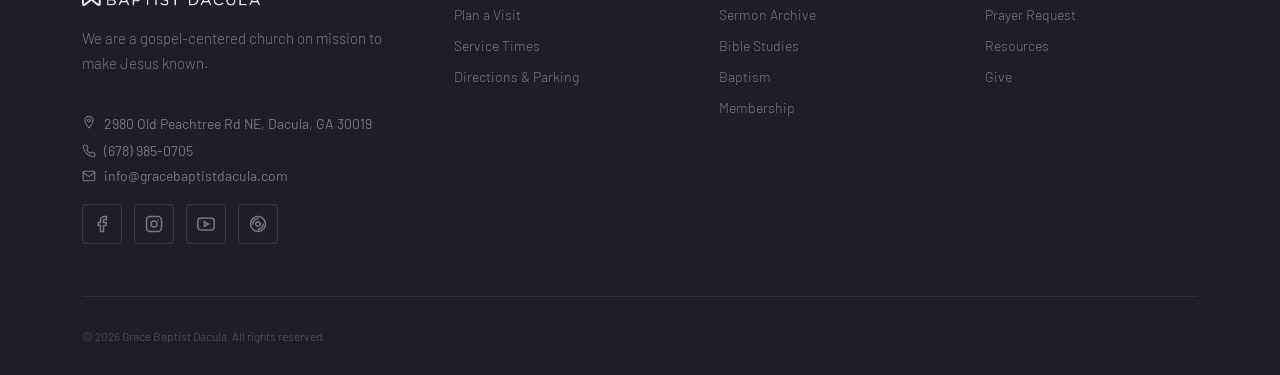
==== commit 13afc71b: "Add files via upload Added Moments of Hope and a site for other resources in the future" ====
--- a/grace-baptist-dacula/about.html
+++ b/grace-baptist-dacula/about.html
@@ -4,7 +4,9 @@
 <meta charset="UTF-8" />
 <meta name="viewport" content="width=device-width, initial-scale=1.0" />
 <title>About | Grace Baptist Dacula</title>
-<link rel="icon" type="image/webp" href="assets/images/icon.webp" />
+<link rel="icon" type="image/x-icon" href="assets/images/favicon.ico" />
+<link rel="icon" type="image/png" href="assets/images/icon.png" />
+<link rel="apple-touch-icon" href="assets/images/icon.png" />
 <link rel="preconnect" href="https://fonts.googleapis.com" />
 <link rel="preconnect" href="https://fonts.gstatic.com" crossorigin />
 <link href="https://fonts.googleapis.com/css2?family=Barlow:ital,wght@0,300;0,400;0,500;0,600;0,700;0,800;1,300;1,400&family=Barlow+Condensed:wght@400;600;700;800&display=swap" rel="stylesheet" />
@@ -31,7 +33,15 @@
       <li><a href="visit.html">Plan a Visit</a></li>
       <li><a href="sermons.html">Sermons</a></li>
       <li><a href="events.html">Events</a></li>
-      <li><a href="about.html">About</a></li>
+      <li class="has-dropdown">
+        <a href="about.html">About</a>
+        <div class="nav-dropdown">
+          <a href="about.html#about">About Us</a>
+          <a href="about.html#leadership">Leadership</a>
+          <a href="about.html#beliefs">Beliefs</a>
+        </div>
+      </li>
+      <li><a href="resources.html">Resources</a></li>
       <li><a href="give.html">Give</a></li>
     </ul>
     <a href="visit.html" class="nav-cta">Plan a Visit</a>
@@ -47,6 +57,7 @@
   <a href="sermons.html" onclick="closeMenu()">Sermons</a>
   <a href="events.html" onclick="closeMenu()">Events</a>
   <a href="about.html" onclick="closeMenu()">About</a>
+  <a href="resources.html" onclick="closeMenu()">Resources</a>
   <a href="give.html" onclick="closeMenu()">Give</a>
 </div>
 
@@ -63,7 +74,7 @@
 </section>
 
 <!-- ─── WELCOME / STORY ─── -->
-<section class="welcome">
+<section class="welcome" id="about">
   <div class="container">
     <div class="welcome-visual reveal">
       <div class="welcome-img-frame">
@@ -94,7 +105,7 @@
 </section>
 
 <!-- ─── MEET OUR TEAM ─── -->
-<section style="background:var(--white);padding:88px 0;">
+<section id="leadership" style="background:var(--white);padding:88px 0;">
   <div class="container">
     <div style="text-align:center;margin-bottom:56px;" class="reveal">
       <p class="label">The People Behind the Ministry</p>
@@ -146,7 +157,7 @@
 </section>
 
 <!-- ─── BELIEFS ─── -->
-<section class="beliefs">
+<section class="beliefs" id="beliefs">
   <div class="beliefs-pattern"></div>
   <div class="container">
     <div class="beliefs-left reveal">
@@ -293,7 +304,8 @@
           
           
           <li><a href="visit.html">Prayer Request</a></li>
-          <li><a href="give.html">Give</a></li>
+          <li><a href="resources.html">Resources</a></li>
+      <li><a href="give.html">Give</a></li>
         </ul>
       </div>
     </div>
--- a/grace-baptist-dacula/assets/css/style.css
+++ b/grace-baptist-dacula/assets/css/style.css
@@ -227,6 +227,54 @@
 .nav-links a.active { color: var(--sage); }
 .nav.scrolled .nav-links a.active { color: var(--sage); }
 
+/* ── Nav dropdown ── */
+.nav-links li { position: relative; }
+.nav-dropdown {
+  position: absolute;
+  top: 100%;
+  left: 50%;
+  transform: translateX(-50%) translateY(4px);
+  background: var(--white);
+  border: 1px solid var(--sand);
+  border-radius: 6px;
+  box-shadow: 0 8px 28px rgba(0,0,0,0.12);
+  min-width: 160px;
+  /* padding-top creates a hover bridge so mouse can travel to the menu */
+  padding: 16px 0 6px;
+  margin-top: -8px;
+  opacity: 0;
+  visibility: hidden;
+  pointer-events: none;
+  /* delay hiding so mouse has time to reach the dropdown */
+  transition: opacity 0.15s ease 0.15s, visibility 0s 0.3s, transform 0.15s ease 0.15s;
+  z-index: 200;
+}
+.nav-links li:hover .nav-dropdown {
+  opacity: 1;
+  visibility: visible;
+  pointer-events: auto;
+  transform: translateX(-50%) translateY(0);
+  transition: opacity 0.15s ease 0s, visibility 0s 0s, transform 0.15s ease 0s;
+}
+.nav-dropdown a {
+  display: block;
+  padding: 10px 18px;
+  font-family: var(--font-head);
+  font-size: 12px;
+  font-weight: 600;
+  letter-spacing: 0.08em;
+  text-transform: uppercase;
+  color: var(--stone) !important;
+  text-decoration: none;
+  transition: background 0.15s ease, color 0.15s ease;
+  white-space: nowrap;
+}
+.nav-dropdown a:hover {
+  background: var(--cream);
+  color: var(--near-black) !important;
+}
+.nav-dropdown a::after { display: none !important; }
+
 .nav-cta {
   font-family: var(--font-head);
   font-weight: 700;
@@ -392,33 +440,44 @@
 }
 .hero-actions { display: flex; gap: 16px; flex-wrap: wrap; }
 
-/* Service times strip */
+/* Service times section */
 .service-strip {
   background: var(--sage);
-  padding: 14px 0;
+  padding: 0;
 }
 .service-strip .container {
-  display: flex;
-  align-items: center;
-  justify-content: center;
-  gap: 48px;
-  flex-wrap: wrap;
+  display: grid;
+  grid-template-columns: repeat(3, 1fr);
+  gap: 2px;
+  padding: 0;
+  max-width: 100%;
 }
 .service-item {
   display: flex;
-  align-items: center;
-  gap: 12px;
-  color: var(--white);
-}
+  flex-direction: column;
+  align-items: center;
+  text-align: center;
+  gap: 16px;
+  color: var(--white);
+  padding: 52px 40px;
+  background: rgba(0,0,0,0.08);
+  transition: background 0.2s ease;
+}
+.service-item:hover { background: rgba(0,0,0,0.14); }
 .service-item-icon {
-  width: 36px; height: 36px;
+  width: 56px; height: 56px;
   border-radius: 50%;
   background: rgba(255,255,255,0.15);
   display: flex; align-items: center; justify-content: center;
-}
-.service-item-text { font-family: var(--font-head); font-size: 13px; letter-spacing: 0.06em; }
-.service-item-text strong { display: block; font-weight: 700; font-size: 15px; }
-.service-divider { width: 1px; height: 32px; background: rgba(255,255,255,0.25); }
+  flex-shrink: 0;
+}
+.service-item-text { font-family: var(--font-head); font-size: 15px; letter-spacing: 0.04em; line-height: 1.5; color: rgba(255,255,255,0.8); }
+.service-item-text strong { display: block; font-weight: 700; font-size: 24px; letter-spacing: 0.02em; color: var(--white); margin-bottom: 6px; }
+.service-divider { display: none; }
+@media (max-width: 768px) {
+  .service-strip .container { grid-template-columns: 1fr; padding: 0; }
+  .service-item { padding: 36px 24px; }
+}
 
 /* ──────────────────────────────────────────
    WELCOME / ABOUT
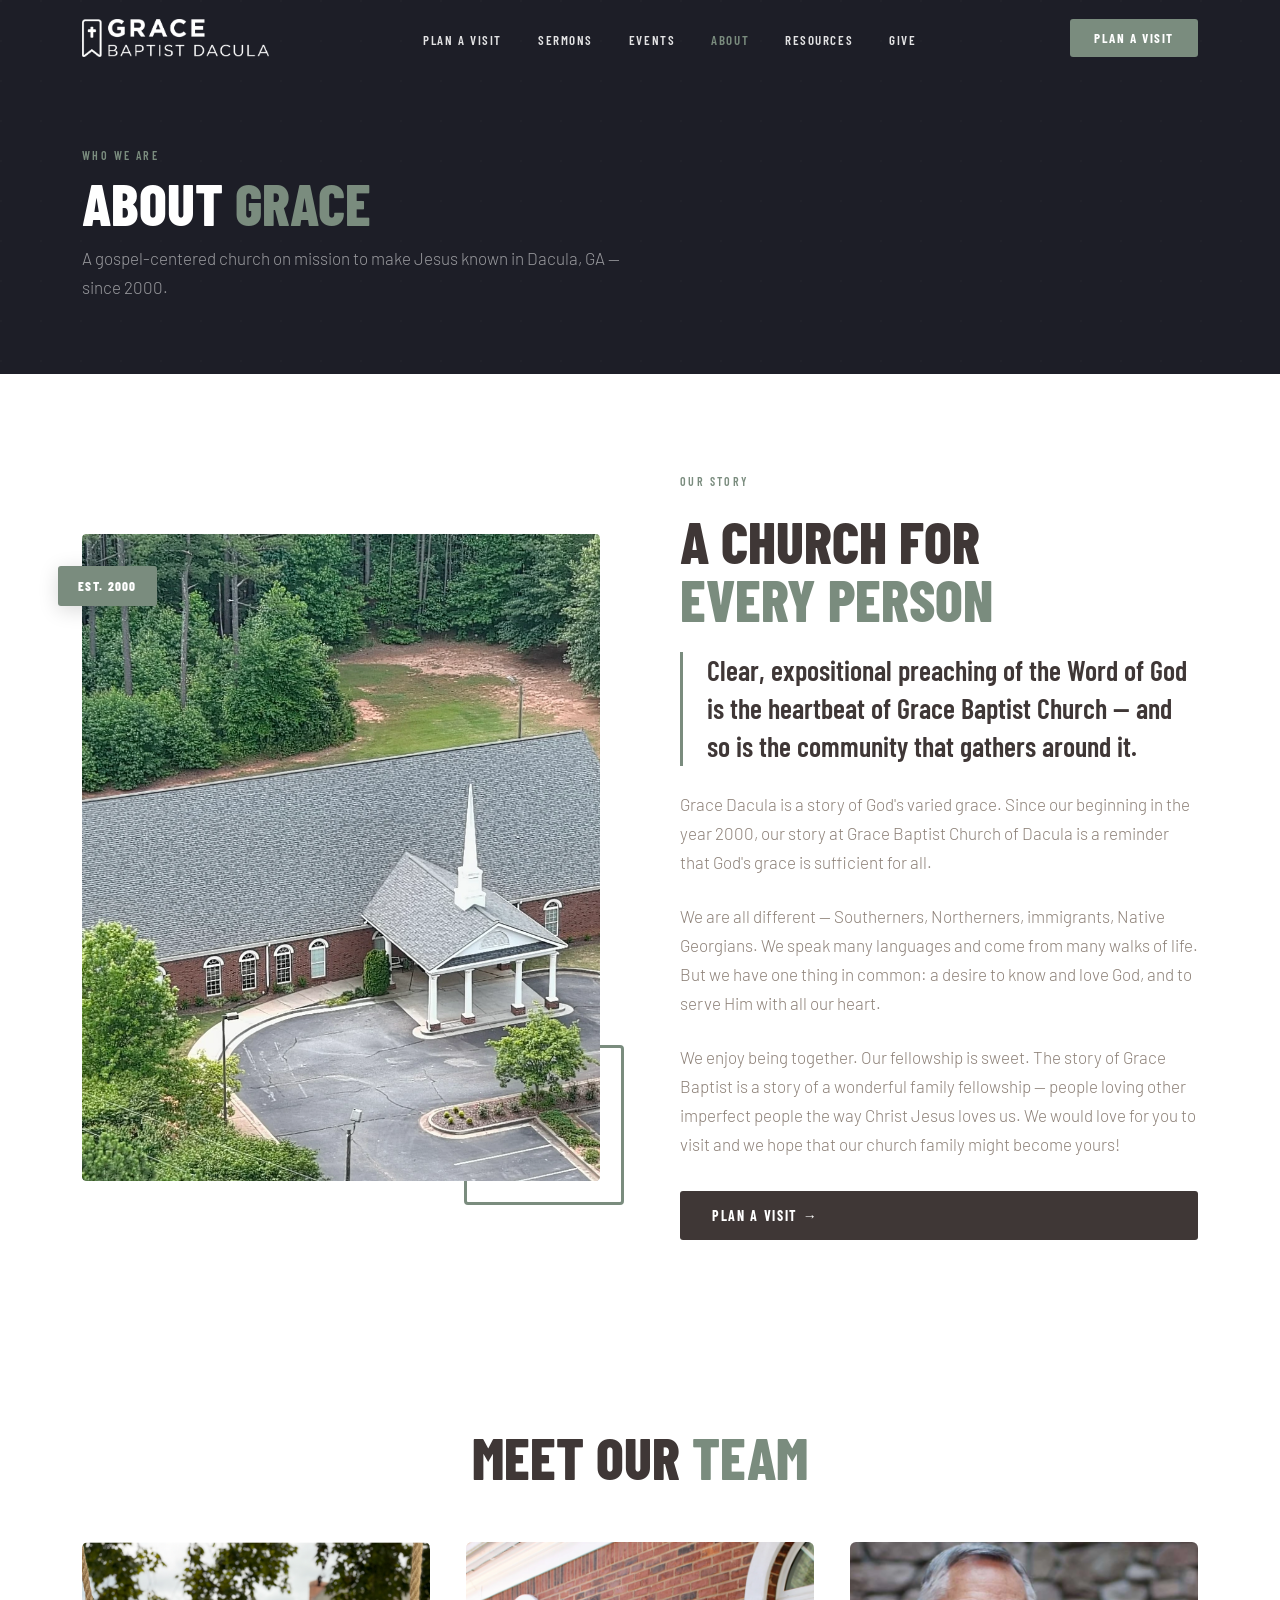
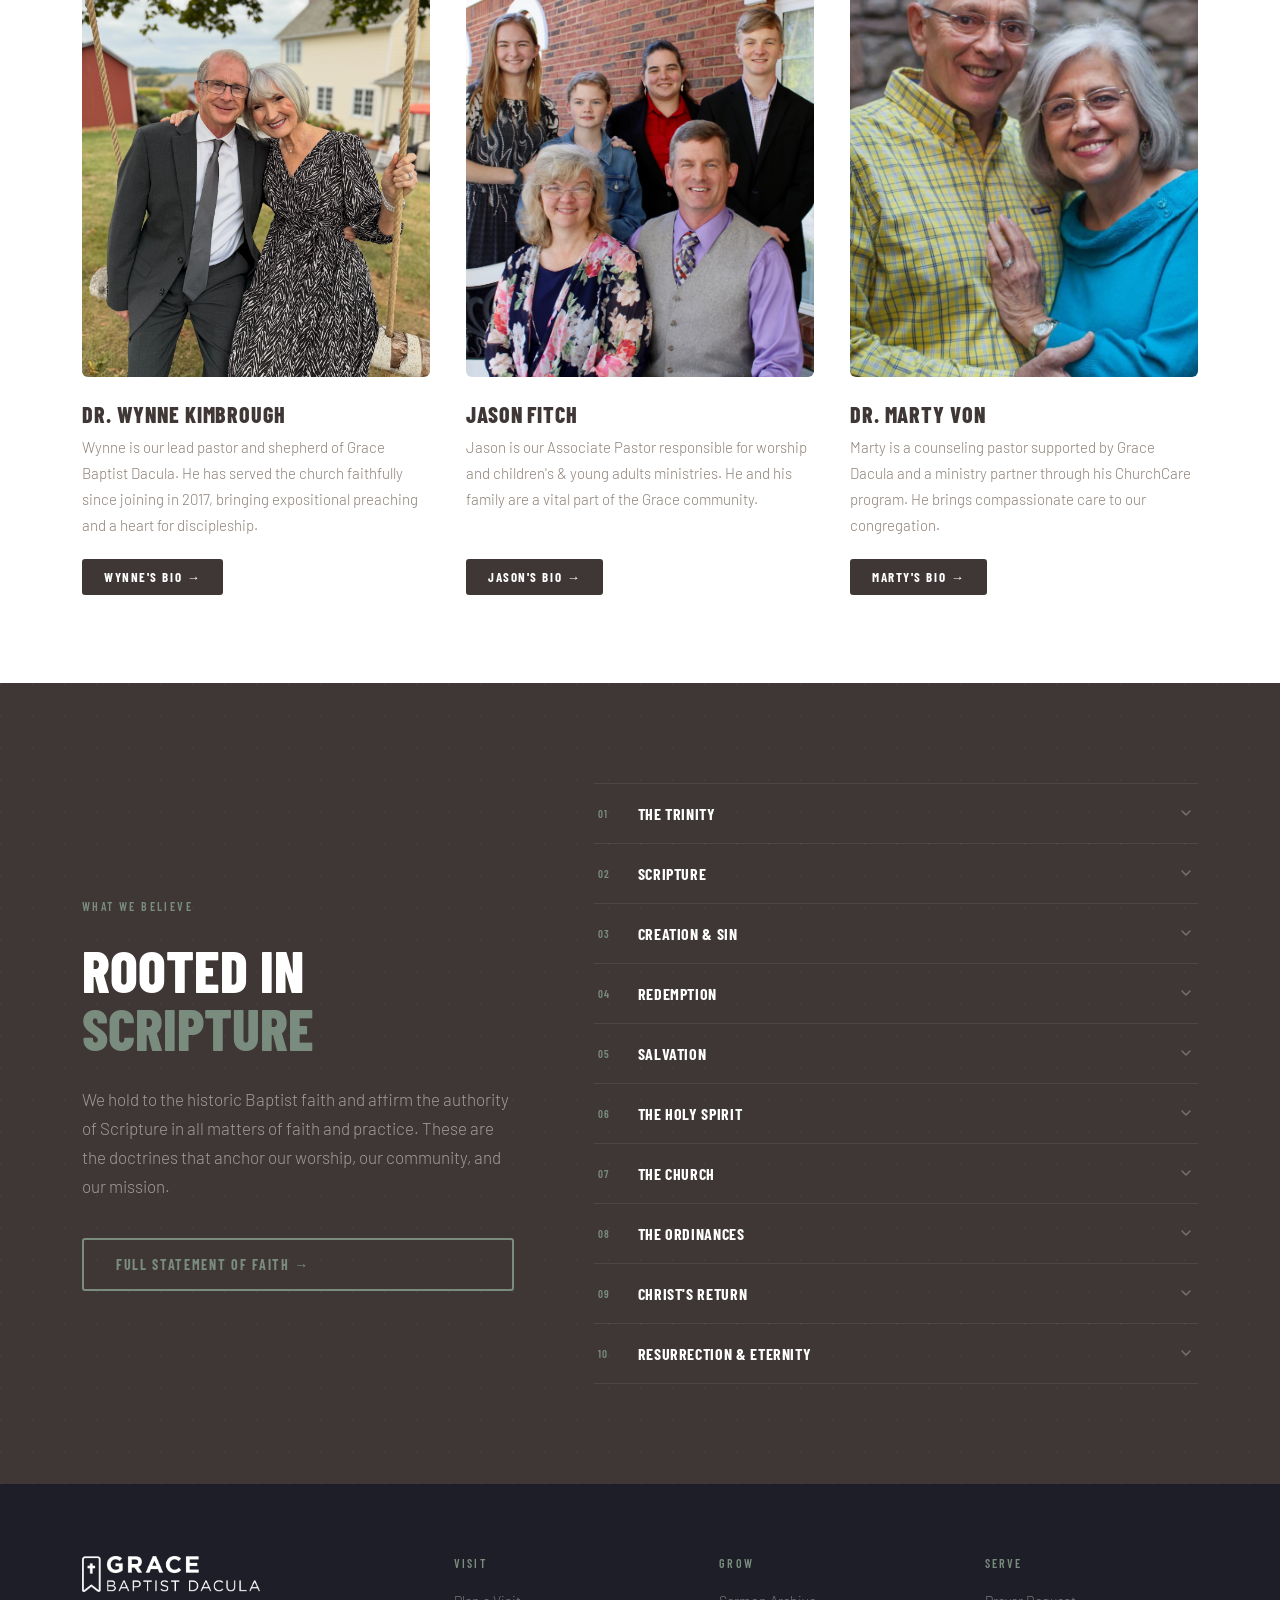
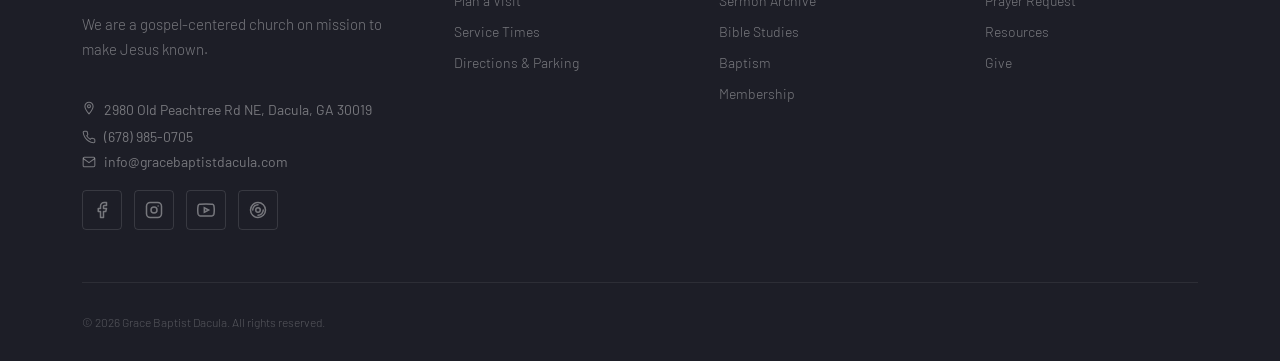
==== commit 46bd3327: "Add files via upload" ====
--- a/grace-baptist-dacula/about.html
+++ b/grace-baptist-dacula/about.html
@@ -108,7 +108,6 @@
 <section id="leadership" style="background:var(--white);padding:88px 0;">
   <div class="container">
     <div style="text-align:center;margin-bottom:56px;" class="reveal">
-      <p class="label">The People Behind the Ministry</p>
       <h2 class="section-title">Meet Our <span>Team</span></h2>
     </div>
     <div class="team-grid reveal reveal-d1">
@@ -122,7 +121,7 @@
             onmouseout="this.style.transform='scale(1)'" />
         </div>
         <h3 style="font-family:var(--font-head);font-size:22px;font-weight:800;text-transform:uppercase;letter-spacing:0.04em;color:var(--near-black);margin-bottom:8px;">Dr. Wynne Kimbrough</h3>
-        <p class="body-text" style="font-size:15px;margin-bottom:20px;flex:1;">Wynne is our lead pastor and shepherd of Grace Dacula. He has served the church faithfully since its founding, bringing expositional preaching and a heart for discipleship.</p>
+        <p class="body-text" style="font-size:15px;margin-bottom:20px;flex:1;">Wynne is our lead pastor and shepherd of Grace Baptist Dacula. He has served the church faithfully since joining in 2017, bringing expositional preaching and a heart for discipleship.</p>
         <a href="wynne-kimbrough.html" class="btn btn-dark" style="align-self:flex-start;font-size:13px;padding:10px 22px;">Wynne's Bio →</a>
       </div>
 
